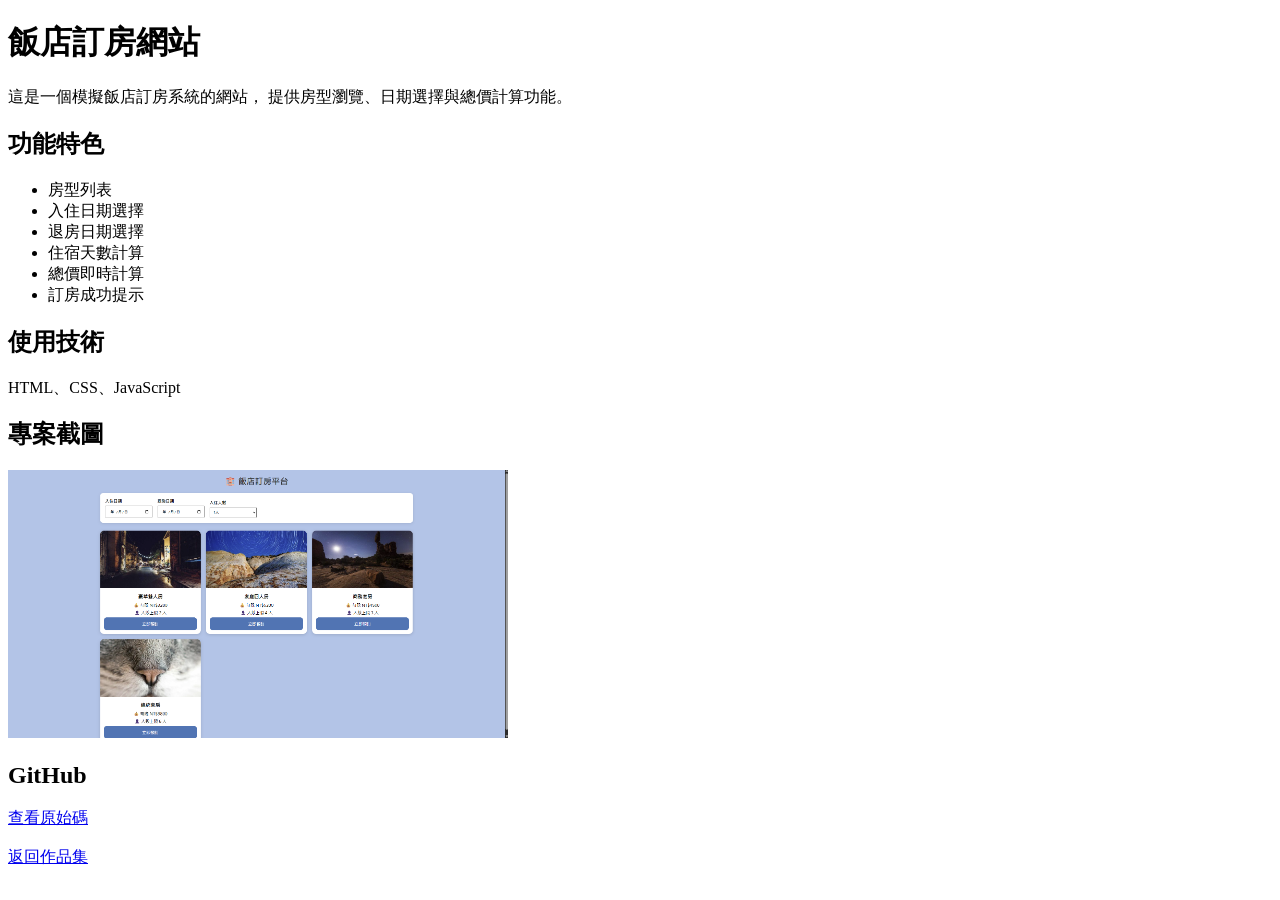
==== index.html @ c7a3de67 "更新" ====
<!DOCTYPE html>
<html lang="zh-TW">
<head>
  <meta charset="UTF-8">
  <meta name="viewport" content="width=device-width, initial-scale=1.0">
  <title>飯店訂房網站</title>
</head>
<body>

  <h1>飯店訂房網站</h1>

  <p>
    這是一個模擬飯店訂房系統的網站，
    提供房型瀏覽、日期選擇與總價計算功能。
  </p>

  <h2>功能特色</h2>
  <ul>
    <li>房型列表</li>
    <li>入住日期選擇</li>
    <li>退房日期選擇</li>
    <li>住宿天數計算</li>
    <li>總價即時計算</li>
    <li>訂房成功提示</li>
  </ul>

  <h2>使用技術</h2>
  <p>HTML、CSS、JavaScript</p>

  <h2>專案截圖</h2>

  <img
    src="image/首頁.png"
    width="500"
    alt="首頁">

  <h2>GitHub</h2>
  <a href="https://github.com/Yi-Xuan-Zhang/hotel-booking"
    target="_blank">查看原始碼</a>
  <br><br>
  <a href="https://Yi-Xuan-Zhang.github.io">返回作品集</a>

</body>
</html>
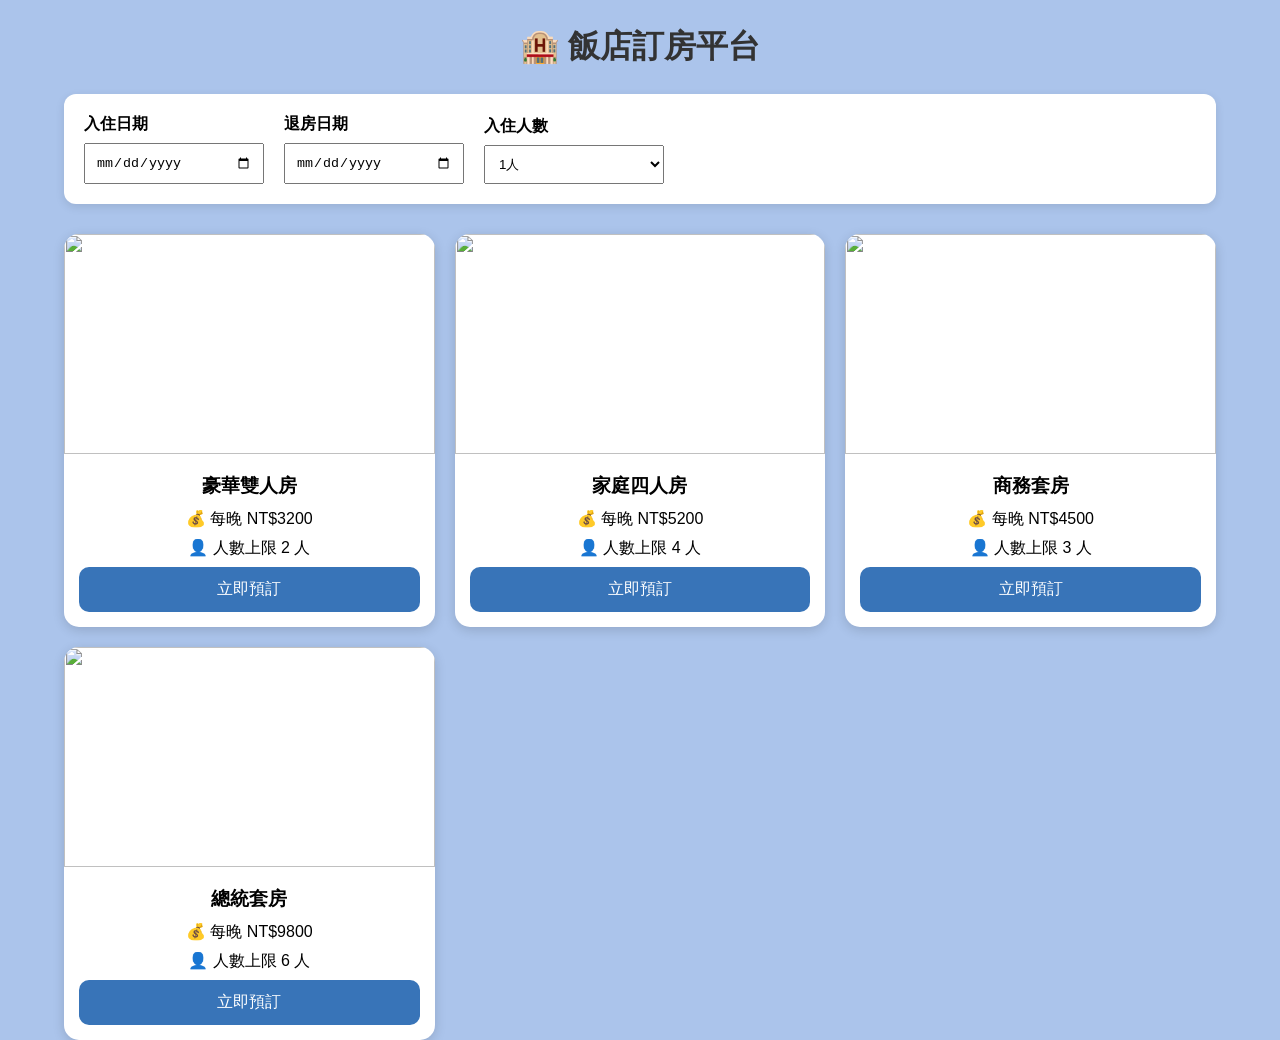
==== commit 06b9ecab: "修改檔案" ====
--- a/index.html
+++ b/index.html
@@ -1,44 +1,72 @@
 <!DOCTYPE html>
-<html lang="zh-TW">
+<html lang="zh-Hant">
+
 <head>
-  <meta charset="UTF-8">
-  <meta name="viewport" content="width=device-width, initial-scale=1.0">
-  <title>飯店訂房網站</title>
+    <meta charset="UTF-8">
+    <meta name="viewport" content="width=device-width, initial-scale=1.0">
+    <title>飯店訂房平台</title>
+    <link rel="stylesheet" href="./style.css">
+
 </head>
+
 <body>
+    <h1>🏨 飯店訂房平台</h1>
 
-  <h1>飯店訂房網站</h1>
+    <div class="container">
+        <!-- 搜尋區 -->
+        <div class="search-box">
+            <div class="form-group">
+                <label>入住日期</label>
+                <input type="date" id="checkIn">
+            </div>
+            <div class="form-group">
+                <label>退房日期</label>
+                <input type="date" id="checkOut">
+            </div>
+            <div class="form-group">
+                <label>入住人數</label>
+                <select id="guestCount">
+                    <option value="1">1人</option>
+                    <option value="2">2人</option>
+                    <option value="3">3人</option>
+                    <option value="4">4人</option>
+                    <option value="5">5人</option>
+                    <option value="6">6人</option>
+                </select>
+            </div>
 
-  <p>
-    這是一個模擬飯店訂房系統的網站，
-    提供房型瀏覽、日期選擇與總價計算功能。
-  </p>
+        </div>
 
-  <h2>功能特色</h2>
-  <ul>
-    <li>房型列表</li>
-    <li>入住日期選擇</li>
-    <li>退房日期選擇</li>
-    <li>住宿天數計算</li>
-    <li>總價即時計算</li>
-    <li>訂房成功提示</li>
-  </ul>
+        <!-- 房型列表 -->
+        <div class="room-list" id="roomList"></div>
 
-  <h2>使用技術</h2>
-  <p>HTML、CSS、JavaScript</p>
+    </div>
 
-  <h2>專案截圖</h2>
+    <!-- Modal -->
+    <div class="modal" id="modal">
+        <div class="modal-content">
+            <h2>訂房明細</h2>
+            <div class="detail" id="detailRoom"></div>
+            <div class="detail" id="detailDate"></div>
+            <div class="detail" id="detailDays"></div>
+            <div class="detail" id="detailGuest"></div>
+            <div class="detail" id="detailPrice"></div>
+            <div class="modal-buttons">
+                <button class="confirm-btn" id="confirmBtn">確認預訂</button>
+                <button class="cancel-btn" id="cancelBtn">取消</button>
+            </div>
+        </div>
+        <!-- 訂房成功 Modal -->
+        <div class="success-modal" id="successModal">
+            <div class="success-content">
+                <div class="success-icon">✅</div>
+                <h2>訂房成功</h2>
+                <p id="successText"></p>
+                <button id="finishBtn">完成</button>
+            </div>
+        </div>
+    </div>
+<script src="./script.js"></script>
+</body>
 
-  <img
-    src="image/首頁.png"
-    width="500"
-    alt="首頁">
-
-  <h2>GitHub</h2>
-  <a href="https://github.com/Yi-Xuan-Zhang/hotel-booking"
-    target="_blank">查看原始碼</a>
-  <br><br>
-  <a href="https://Yi-Xuan-Zhang.github.io">返回作品集</a>
-
-</body>
 </html>
--- a/style.css
+++ b/style.css
@@ -0,0 +1,226 @@
+* {
+    margin: 0;
+    padding: 0;
+    box-sizing: border-box;
+}
+
+body {
+    background: #abc4eb;
+    font-family: "Microsoft JhengHei", sans-serif;
+}
+
+h1 {
+    text-align: center;
+    padding: 25px;
+    color: #333;
+}
+
+.container {
+    width: 90%;
+    max-width: 1200px;
+    margin: auto;
+}
+
+/* 搜尋區 */
+.search-box {
+    background: white;
+    padding: 20px;
+    border-radius: 12px;
+    margin-bottom: 30px;
+
+    display: flex;
+    gap: 20px;
+    flex-wrap: wrap;
+    align-items: end;
+
+    box-shadow: 0 3px 10px rgba(0, 0, 0, .1);
+}
+
+.form-group {
+    display: flex;
+    flex-direction: column;
+}
+
+.form-group label {
+    margin-bottom: 8px;
+    font-weight: bold;
+}
+
+.form-group input,
+.form-group select {
+    padding: 10px;
+    width: 180px;
+}
+
+/* 房型區 */
+.room-list {
+    display: grid;
+    grid-template-columns: repeat(auto-fill, minmax(300px, 1fr));
+    gap: 20px;
+}
+
+.room-card {
+    background: white;
+    border-radius: 15px;
+    overflow: hidden;
+    box-shadow: 0 3px 12px rgba(0, 0, 0, .15);
+}
+
+.room-card img {
+    width: 100%;
+    height: 220px;
+    object-fit: cover;
+}
+
+.room-info {
+    padding: 15px;
+    text-align: center;
+}
+
+.room-info h3 {
+    margin-bottom: 10px;
+}
+
+.room-info p {
+    margin-bottom: 8px;
+}
+
+.book-btn {
+    width: 100%;
+    padding: 12px;
+    border: none;
+    background: #3874b8;
+    border-radius: 10px;
+    color: white;
+    cursor: pointer;
+    font-size: 16px;
+
+}
+
+.book-btn:hover {
+    background: #005fd1;
+}
+
+/* Modal */
+.modal {
+    position: fixed;
+    inset: 0;
+    background: rgba(0, 0, 0, .6);
+
+    display: none;
+    justify-content: center;
+    align-items: center;
+}
+
+.modal-content {
+    width: 450px;
+    background: white;
+    border-radius: 15px;
+    padding: 25px;
+}
+
+.modal-content h2 {
+    margin-bottom: 20px;
+}
+
+.detail {
+    margin-bottom: 10px;
+}
+
+.modal-buttons {
+    margin-top: 20px;
+
+    display: flex;
+    gap: 10px;
+}
+
+.confirm-btn,
+.cancel-btn {
+    flex: 1;
+    padding: 12px;
+    border: none;
+    cursor: pointer;
+    color: white;
+}
+
+.confirm-btn {
+    background: green;
+}
+
+.cancel-btn {
+    background: crimson;
+}
+
+.empty-msg {
+    text-align: center;
+    padding: 50px;
+    font-size: 20px;
+    color: gray;
+}
+
+/* =========================
+   訂房成功視窗
+========================= */
+.success-modal {
+    position: fixed;
+    inset: 0;
+    background: rgba(0, 0, 0, .6);
+
+    display: none;
+
+    justify-content: center;
+    align-items: center;
+}
+
+.success-content {
+
+    width: 420px;
+
+    background: white;
+
+    padding: 30px;
+
+    border-radius: 15px;
+
+    text-align: center;
+
+    animation: showModal .3s ease;
+}
+
+.success-icon {
+    font-size: 70px;
+    margin-bottom: 15px;
+}
+
+.success-content h2 {
+    color: green;
+    margin-bottom: 15px;
+}
+
+.success-content p {
+    margin-bottom: 20px;
+    line-height: 1.8;
+}
+
+.success-content button {
+    width: 100%;
+    padding: 12px;
+    border: none;
+    background: green;
+    color: white;
+    cursor: pointer;
+    font-size: 16px;
+    border-radius: 8px;
+}
+
+@keyframes showModal {
+    from {
+        transform: scale(.8);
+        opacity: 0;
+    }
+
+    to {
+        transform: scale(1);
+        opacity: 1;
+    }
+}
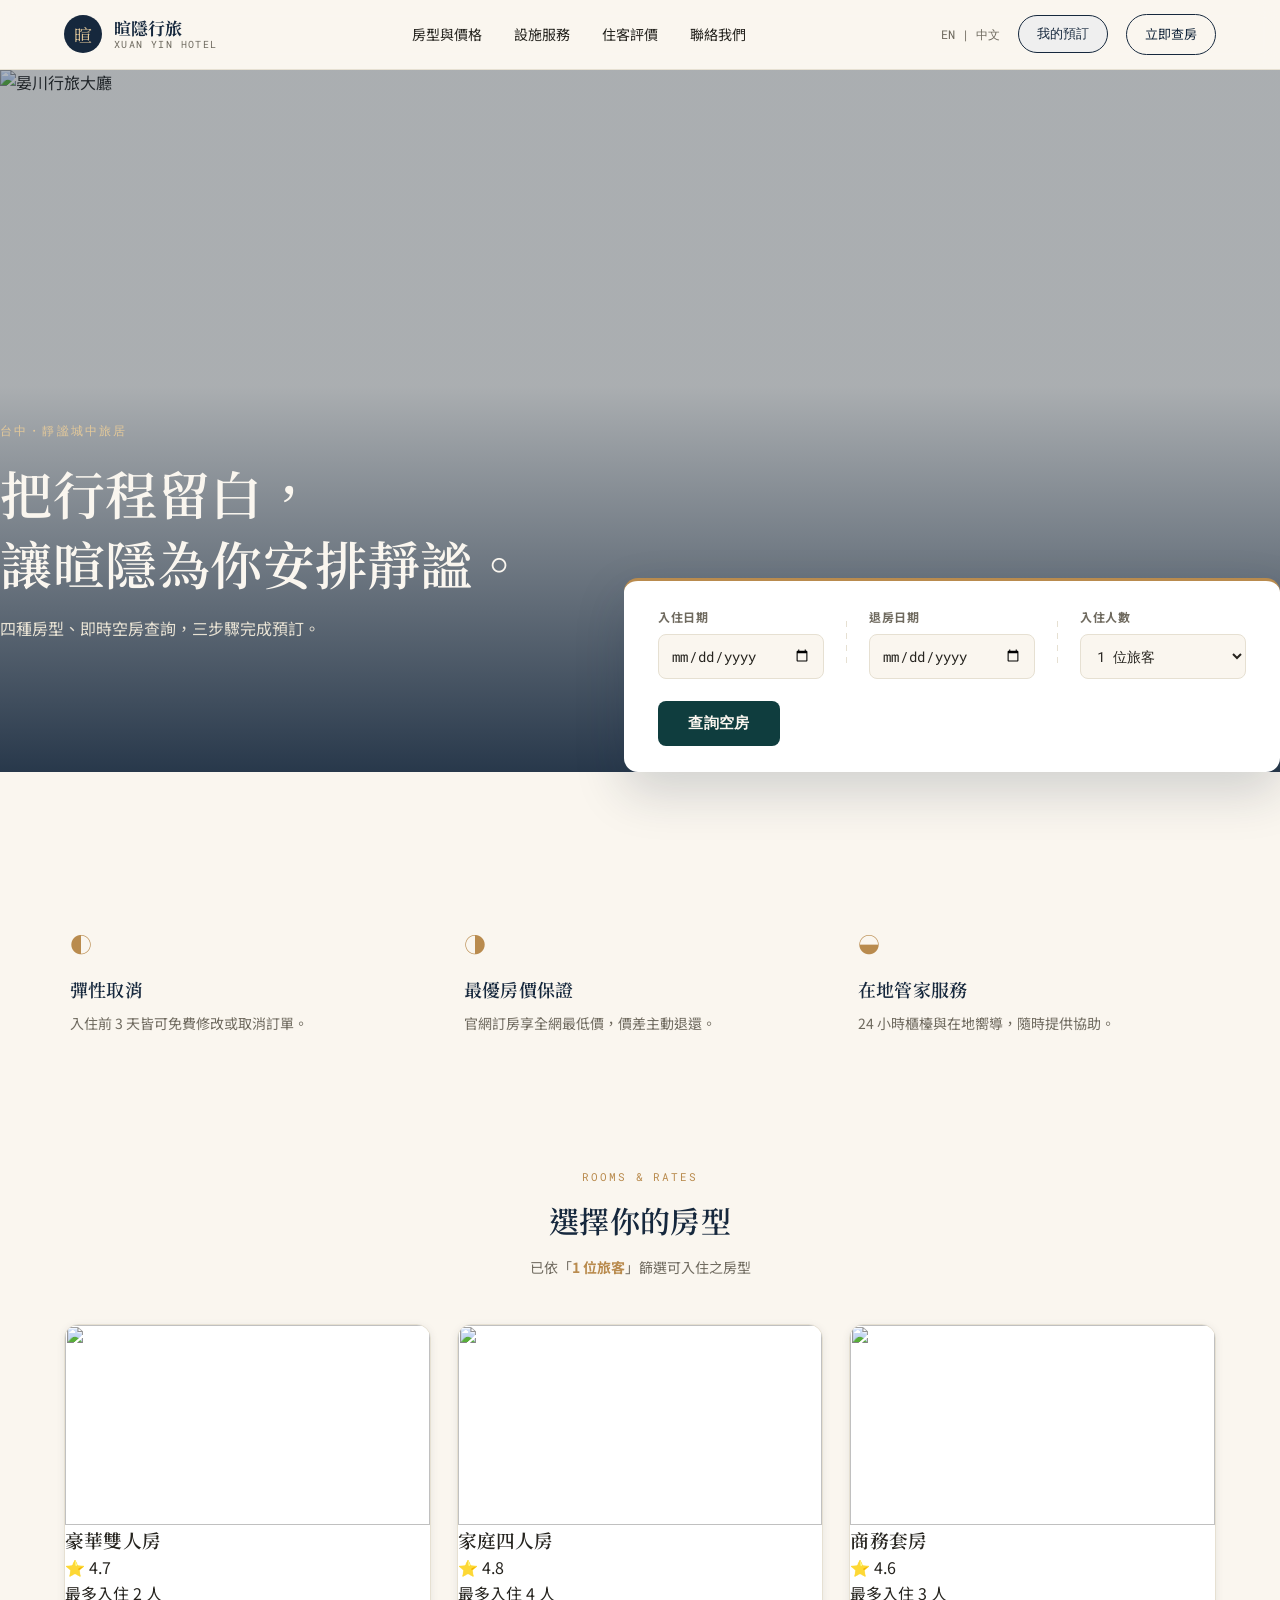
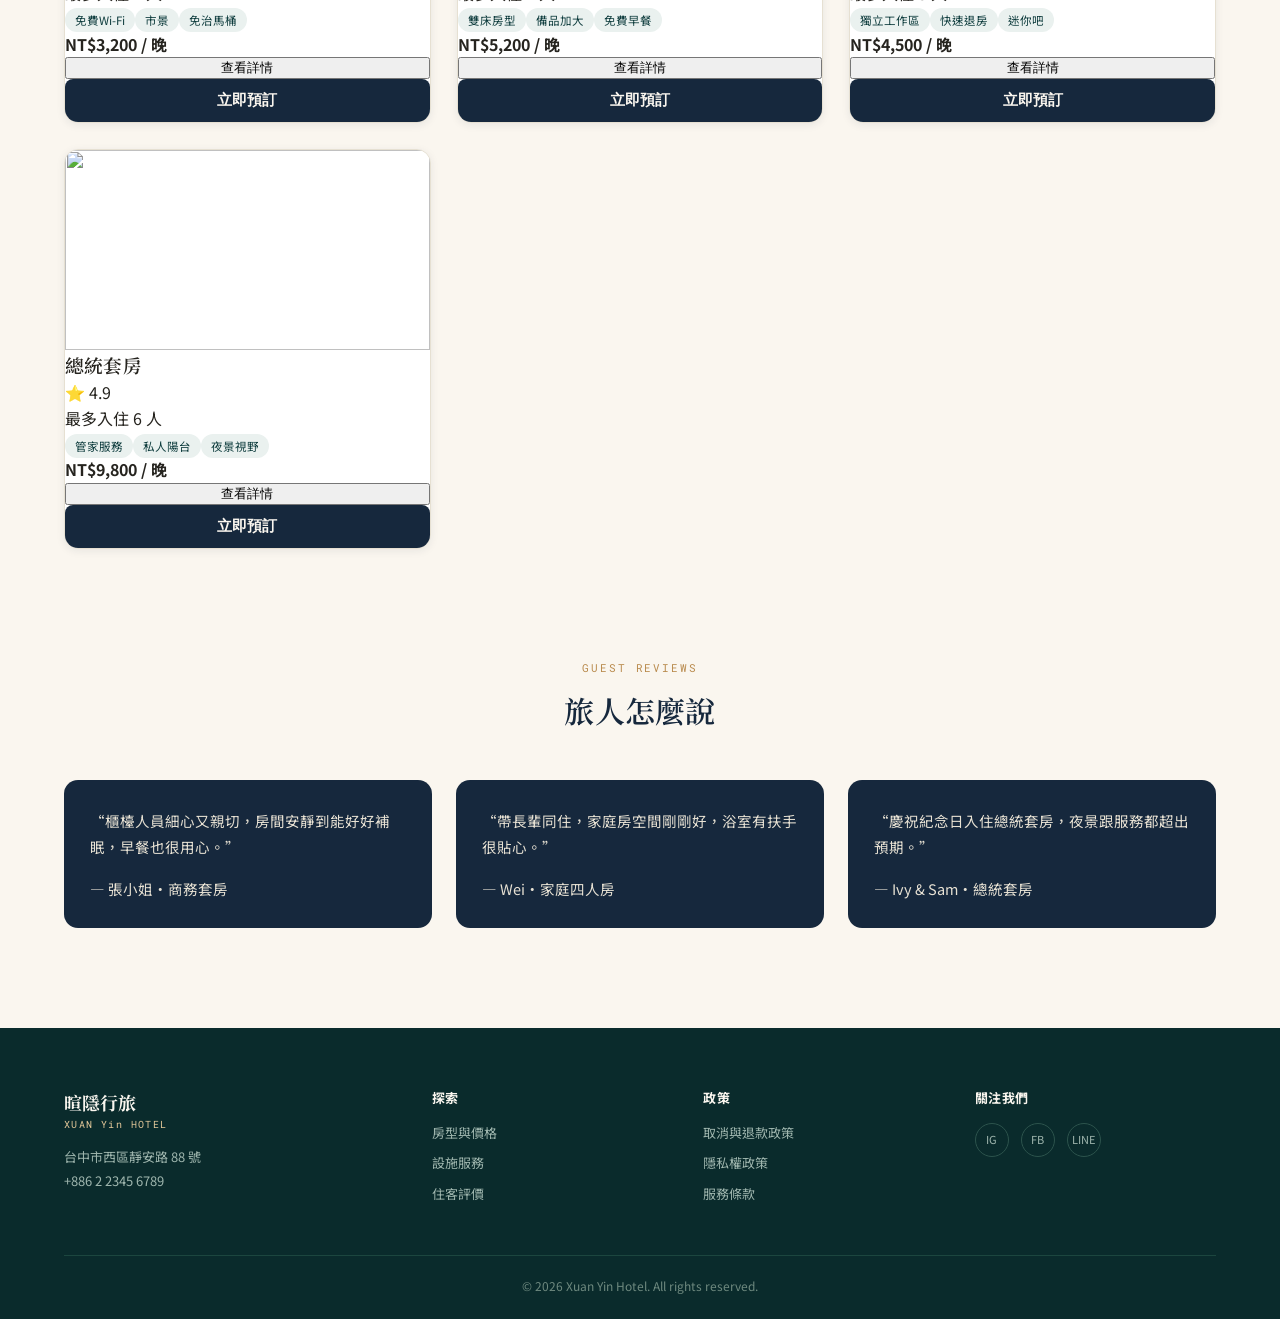
==== commit 9c5aa96f: "修改" ====
--- a/index.html
+++ b/index.html
@@ -4,43 +4,171 @@
 <head>
     <meta charset="UTF-8">
     <meta name="viewport" content="width=device-width, initial-scale=1.0">
-    <title>飯店訂房平台</title>
+    <title>晏川行旅 Yan Chuan Hotel｜城市中的靜謐居所</title>
+    <meta name="description" content="晏川行旅提供四種房型選擇，即時查詢空房、線上預訂，享受城市中的靜謐時光。">
+    <link rel="preconnect" href="https://fonts.googleapis.com">
+    <link rel="preconnect" href="https://fonts.gstatic.com" crossorigin>
+    <link
+        href="https://fonts.googleapis.com/css2?family=Noto+Serif+TC:wght@500;600;700&family=Noto+Sans+TC:wght@400;500;700&family=Roboto+Mono:wght@400;500&display=swap"
+        rel="stylesheet">
     <link rel="stylesheet" href="./style.css">
-
 </head>
 
 <body>
-    <h1>🏨 飯店訂房平台</h1>
-
-    <div class="container">
-        <!-- 搜尋區 -->
-        <div class="search-box">
-            <div class="form-group">
-                <label>入住日期</label>
-                <input type="date" id="checkIn">
-            </div>
-            <div class="form-group">
-                <label>退房日期</label>
-                <input type="date" id="checkOut">
-            </div>
-            <div class="form-group">
-                <label>入住人數</label>
-                <select id="guestCount">
-                    <option value="1">1人</option>
-                    <option value="2">2人</option>
-                    <option value="3">3人</option>
-                    <option value="4">4人</option>
-                    <option value="5">5人</option>
-                    <option value="6">6人</option>
-                </select>
-            </div>
-
-        </div>
-
-        <!-- 房型列表 -->
-        <div class="room-list" id="roomList"></div>
-
-    </div>
+    <!-- 導覽列 -->
+    <header class="site-header" id="siteHeader">
+        <div class="header-inner">
+            <a href="#" class="brand">
+                <span class="brand-mark">暄</span>
+                <span class="brand-text">
+                    <span class="brand-zh">暄隱行旅</span>
+                    <span class="brand-en">XUAN YIN HOTEL</span>
+                </span>
+            </a>
+            <nav class="main-nav">
+                <a href="#rooms">房型與價格</a>
+                <a href="#features">設施服務</a>
+                <a href="#reviews">住客評價</a>
+                <a href="#footer">聯絡我們</a>
+            </nav>
+            <div class="header-actions">
+                <span class="lang-switch">EN | 中文</span>
+                <button id="viewBookingBtn" class="btn-outline">我的預訂</button>
+                <a href="#rooms" class="btn-outline">立即查房</a>
+            </div>
+        </div>
+    </header>
+
+    <!-- Hero -->
+    <section class="hero">
+        <div class="hero-media">
+            <img src="https://picsum.photos/1600/900?hotel-lobby" alt="晏川行旅大廳">
+            <div class="hero-scrim"></div>
+        </div>
+        <div class="hero-copy">
+            <p class="hero-eyebrow">台中・靜謐城中旅居</p>
+            <h1>把行程留白，<br>讓暄隱為你安排靜謐。</h1>
+            <p class="hero-sub">四種房型、即時空房查詢，三步驟完成預訂。</p>
+        </div>
+
+        <!-- 搜尋票卡 -->
+        <div class="search-ticket" id="searchTicket">
+            <div class="ticket-row">
+                <div class="form-group">
+                    <label for="checkIn">入住日期</label>
+                    <input type="date" id="checkIn">
+                </div>
+                <div class="ticket-divider" aria-hidden="true"></div>
+                <div class="form-group">
+                    <label for="checkOut">退房日期</label>
+                    <input type="date" id="checkOut">
+                </div>
+                <div class="ticket-divider" aria-hidden="true"></div>
+                <div class="form-group">
+                    <label for="guestCount">入住人數</label>
+                    <select id="guestCount">
+                        <option value="1">1 位旅客</option>
+                        <option value="2">2 位旅客</option>
+                        <option value="3">3 位旅客</option>
+                        <option value="4">4 位旅客</option>
+                        <option value="5">5 位旅客</option>
+                        <option value="6">6 位旅客</option>
+                    </select>
+                </div>
+                <button class="btn-search" id="searchBtn">查詢空房</button>
+            </div>
+        </div>
+    </section>
+
+    <!-- 特色 -->
+    <section class="features" id="features">
+        <div class="container">
+            <div class="feature">
+                <span class="feature-icon">◐</span>
+                <h3>彈性取消</h3>
+                <p>入住前 3 天皆可免費修改或取消訂單。</p>
+            </div>
+            <div class="feature">
+                <span class="feature-icon">◑</span>
+                <h3>最優房價保證</h3>
+                <p>官網訂房享全網最低價，價差主動退還。</p>
+            </div>
+            <div class="feature">
+                <span class="feature-icon">◒</span>
+                <h3>在地管家服務</h3>
+                <p>24 小時櫃檯與在地嚮導，隨時提供協助。</p>
+            </div>
+        </div>
+    </section>
+
+    <!-- 房型列表 -->
+    <section class="room-section" id="rooms">
+        <div class="container">
+            <div class="section-head">
+                <p class="section-eyebrow">ROOMS &amp; RATES</p>
+                <h2>選擇你的房型</h2>
+                <p class="section-desc">已依「<span id="guestLabel">2 位旅客</span>」篩選可入住之房型</p>
+            </div>
+            <div class="room-list" id="roomList"></div>
+        </div>
+    </section>
+
+    <!-- 住客評價 -->
+    <section class="reviews" id="reviews">
+        <div class="container">
+            <div class="section-head">
+                <p class="section-eyebrow">GUEST REVIEWS</p>
+                <h2>旅人怎麼說</h2>
+            </div>
+            <div class="review-grid">
+                <blockquote class="review-card">
+                    <p>“櫃檯人員細心又親切，房間安靜到能好好補眠，早餐也很用心。”</p>
+                    — 張小姐・商務套房
+                </blockquote>
+                <blockquote class="review-card">
+                    <p>“帶長輩同住，家庭房空間剛剛好，浴室有扶手很貼心。”</p>
+                    — Wei・家庭四人房
+                </blockquote>
+                <blockquote class="review-card">
+                    <p>“慶祝紀念日入住總統套房，夜景跟服務都超出預期。”</p>
+                    — Ivy &amp; Sam・總統套房
+                </blockquote>
+            </div>
+        </div>
+    </section>
+
+    <!-- Footer -->
+    <footer class="site-footer" id="footer">
+        <div class="container footer-grid">
+            <div class="footer-brand">
+                <span class="brand-zh">暄隱行旅</span>
+                <span class="brand-en">XUAN Yin HOTEL</span>
+                <p>台中市西區靜安路 88 號</p>
+                <p>+886 2 2345 6789</p>
+            </div>
+            <div class="footer-col">
+                <h4>探索</h4>
+                <a href="#rooms">房型與價格</a>
+                <a href="#features">設施服務</a>
+                <a href="#reviews">住客評價</a>
+            </div>
+            <div class="footer-col">
+                <h4>政策</h4>
+                <a href="#">取消與退款政策</a>
+                <a href="#">隱私權政策</a>
+                <a href="#">服務條款</a>
+            </div>
+            <div class="footer-col">
+                <h4>關注我們</h4>
+                <div class="social-row">
+                    <a href="#" aria-label="Instagram">IG</a>
+                    <a href="#" aria-label="Facebook">FB</a>
+                    <a href="#" aria-label="Line">LINE</a>
+                </div>
+            </div>
+        </div>
+        <p class="footer-bottom">© 2026 Xuan Yin Hotel. All rights reserved.</p>
+    </footer>
 
     <!-- Modal -->
     <div class="modal" id="modal">
@@ -50,23 +178,43 @@
             <div class="detail" id="detailDate"></div>
             <div class="detail" id="detailDays"></div>
             <div class="detail" id="detailGuest"></div>
-            <div class="detail" id="detailPrice"></div>
+            <div class="detail total" id="detailPrice"></div>
             <div class="modal-buttons">
                 <button class="confirm-btn" id="confirmBtn">確認預訂</button>
                 <button class="cancel-btn" id="cancelBtn">取消</button>
             </div>
         </div>
-        <!-- 訂房成功 Modal -->
-        <div class="success-modal" id="successModal">
-            <div class="success-content">
-                <div class="success-icon">✅</div>
-                <h2>訂房成功</h2>
-                <p id="successText"></p>
-                <button id="finishBtn">完成</button>
-            </div>
-        </div>
     </div>
-<script src="./script.js"></script>
+
+    <!-- 訂房成功 Modal -->
+    <div class="success-modal" id="successModal">
+        <div class="modal" id="roomDetailModal">
+            <div class="modal-content room-detail-content">
+                <img id="roomDetailImage" class="room-detail-image">
+                <h2 id="roomDetailName"></h2>
+                <p id="roomDetailDescription"></p>
+                <div id="roomDetailAmenities"></div>
+                <h3 id="roomDetailPrice"></h3>
+                <button id="closeRoomDetail">關閉</button>
+            </div>
+        </div>
+        <div class="success-content">
+            <div class="success-icon">✓</div>
+            <h2>訂房成功</h2>
+            <p id="successText"></p>
+            <button id="finishBtn">完成</button>
+        </div>
+    </div>
+    <!-- 我的預訂Modal-->
+    <div class="modal" id="bookingModal">
+        <div class="modal-content booking-content">
+            <h2>我的預訂</h2>
+            <div id="bookingList"></div>
+            <button id="closeBookingModal">關閉</button>
+        </div>
+    </div>
+
+    <script src="./script.js"></script>
 </body>
 
 </html>
--- a/style.css
+++ b/style.css
@@ -1,18 +1,45 @@
+/* =========================
+   Design tokens
+========================= */
+:root {
+    --navy: #16283D;
+    --navy-light: #22405C;
+    --ivory: #FAF6EF;
+    --card: #FFFFFF;
+    --gold: #B98B4E;
+    --gold-light: #E4C99A;
+    --teal: #0F3D3E;
+    --teal-dark: #0A2B2C;
+    --text: #26241F;
+    --text-muted: #6F6A5F;
+    --border: #E6E0D2;
+
+    --font-display: "Noto Serif TC", serif;
+    --font-body: "Noto Sans TC", sans-serif;
+    --font-mono: "Roboto Mono", monospace;
+
+    --shadow-sm: 0 2px 8px rgba(22, 40, 61, .08);
+    --shadow-md: 0 10px 30px rgba(22, 40, 61, .12);
+    --shadow-lg: 0 20px 50px rgba(22, 40, 61, .18);
+
+    --radius: 14px;
+}
+
 * {
     margin: 0;
     padding: 0;
     box-sizing: border-box;
 }
 
+html {
+    scroll-behavior: smooth;
+}
+
 body {
-    background: #abc4eb;
-    font-family: "Microsoft JhengHei", sans-serif;
-}
-
-h1 {
-    text-align: center;
-    padding: 25px;
-    color: #333;
+    background: var(--ivory);
+    font-family: var(--font-body);
+    color: var(--text);
+    line-height: 1.6;
 }
 
 .container {
@@ -21,115 +48,664 @@
     margin: auto;
 }
 
-/* 搜尋區 */
-.search-box {
-    background: white;
-    padding: 20px;
-    border-radius: 12px;
-    margin-bottom: 30px;
-
-    display: flex;
-    gap: 20px;
+a {
+    text-decoration: none;
+    color: inherit;
+}
+
+h1,
+h2,
+h3 {
+    font-family: var(--font-display);
+    font-weight: 600;
+    letter-spacing: .01em;
+}
+
+/* =========================
+   Header
+========================= */
+.site-header {
+    position: sticky;
+    top: 0;
+    z-index: 50;
+    background: rgba(250, 246, 239, .88);
+    backdrop-filter: blur(10px);
+    border-bottom: 1px solid var(--border);
+}
+
+.header-inner {
+    width: 90%;
+    max-width: 1200px;
+    margin: auto;
+    display: flex;
+    align-items: center;
+    justify-content: space-between;
+    padding: 14px 0;
+}
+
+.brand {
+    display: flex;
+    align-items: center;
+    gap: 12px;
+}
+
+.brand-mark {
+    width: 38px;
+    height: 38px;
+    border-radius: 50%;
+    background: var(--navy);
+    color: var(--gold-light);
+    font-family: var(--font-display);
+    display: flex;
+    align-items: center;
+    justify-content: center;
+    font-size: 18px;
+    flex-shrink: 0;
+}
+
+.brand-text {
+    display: flex;
+    flex-direction: column;
+    line-height: 1.2;
+}
+
+.brand-zh {
+    font-family: var(--font-display);
+    font-weight: 700;
+    font-size: 17px;
+    color: var(--navy);
+}
+
+.brand-en {
+    font-family: var(--font-mono);
+    font-size: 10px;
+    letter-spacing: .14em;
+    color: var(--text-muted);
+}
+
+.main-nav {
+    display: flex;
+    gap: 32px;
+}
+
+.main-nav a {
+    font-size: 14px;
+    color: var(--text);
+    position: relative;
+    padding: 4px 0;
+    transition: color .2s ease;
+}
+
+.main-nav a:hover {
+    color: var(--gold);
+}
+
+.header-actions {
+    display: flex;
+    align-items: center;
+    gap: 18px;
+}
+
+.lang-switch {
+    font-size: 12px;
+    color: var(--text-muted);
+    font-family: var(--font-mono);
+}
+
+.btn-outline {
+    border: 1px solid var(--navy);
+    padding: 9px 18px;
+    border-radius: 999px;
+    font-size: 13px;
+    color: var(--navy);
+    transition: all .2s ease;
+}
+
+.btn-outline:hover {
+    background: var(--navy);
+    color: var(--ivory);
+}
+
+/* =========================
+   Hero
+========================= */
+.hero {
+    position: relative;
+    height: 78vh;
+    min-height: 560px;
+    display: flex;
+    align-items: flex-end;
+}
+
+.hero-media {
+    position: absolute;
+    inset: 0;
+    z-index: -1;
+}
+
+.hero-media img {
+    width: 100%;
+    height: 100%;
+    object-fit: cover;
+}
+
+.hero-scrim {
+    position: absolute;
+    inset: 0;
+    background: linear-gradient(180deg, rgba(22, 40, 61, .35) 0%, rgba(22, 40, 61, .35) 45%, rgba(22, 40, 61, .92) 100%);
+}
+
+.hero-copy {
+    width: 90%;
+    max-width: 1200px;
+    margin: 0 auto;
+    color: var(--ivory);
+    padding-bottom: 130px;
+}
+
+.hero-eyebrow {
+    font-family: var(--font-mono);
+    letter-spacing: .18em;
+    font-size: 12px;
+    color: var(--gold-light);
+    margin-bottom: 18px;
+    text-transform: uppercase;
+}
+
+.hero-copy h1 {
+    font-size: clamp(32px, 4.4vw, 52px);
+    line-height: 1.35;
+    max-width: 720px;
+    margin-bottom: 18px;
+}
+
+.hero-sub {
+    font-size: 16px;
+    color: #E8E2D4;
+    max-width: 480px;
+}
+
+/* 搜尋票卡（signature element） */
+.search-ticket {
+    width: 90%;
+    max-width: 1100px;
+    margin: -64px auto 0;
+    position: relative;
+    z-index: 5;
+    background: var(--card);
+    border-radius: var(--radius);
+    box-shadow: var(--shadow-lg);
+    border-top: 3px solid var(--gold);
+    padding: 26px 34px;
+}
+
+.ticket-row {
+    display: flex;
+    align-items: end;
+    gap: 22px;
     flex-wrap: wrap;
-    align-items: end;
-
-    box-shadow: 0 3px 10px rgba(0, 0, 0, .1);
 }
 
 .form-group {
     display: flex;
     flex-direction: column;
+    flex: 1;
+    min-width: 140px;
 }
 
 .form-group label {
     margin-bottom: 8px;
-    font-weight: bold;
+    font-size: 12px;
+    font-weight: 700;
+    color: var(--text-muted);
+    letter-spacing: .04em;
 }
 
 .form-group input,
 .form-group select {
-    padding: 10px;
-    width: 180px;
-}
-
-/* 房型區 */
+    padding: 11px 12px;
+    border: 1px solid var(--border);
+    border-radius: 8px;
+    font-family: var(--font-mono);
+    font-size: 14px;
+    color: var(--text);
+    background: var(--ivory);
+    transition: border-color .2s ease, box-shadow .2s ease;
+}
+
+.form-group input:focus,
+.form-group select:focus {
+    outline: none;
+    border-color: var(--gold);
+    box-shadow: 0 0 0 3px rgba(185, 139, 78, .18);
+}
+
+.ticket-divider {
+    width: 1px;
+    height: 44px;
+    background: repeating-linear-gradient(180deg, var(--border) 0 6px, transparent 6px 12px);
+    align-self: center;
+}
+
+.btn-search {
+    border: none;
+    background: var(--teal);
+    color: var(--ivory);
+    padding: 13px 30px;
+    border-radius: 8px;
+    font-size: 15px;
+    font-weight: 700;
+    cursor: pointer;
+    letter-spacing: .02em;
+    transition: background .2s ease, transform .15s ease;
+    white-space: nowrap;
+}
+
+.btn-search:hover {
+    background: var(--teal-dark);
+    transform: translateY(-1px);
+}
+
+/* =========================
+   Features
+========================= */
+.features {
+    padding: 130px 0 70px;
+    display: flex;
+}
+
+.features .container {
+    display: grid;
+    grid-template-columns: repeat(3, 1fr);
+    gap: 30px;
+}
+
+.feature {
+    padding: 24px 6px;
+}
+
+.feature-icon {
+    display: inline-block;
+    font-size: 22px;
+    color: var(--gold);
+    margin-bottom: 14px;
+}
+
+.feature h3 {
+    font-size: 18px;
+    margin-bottom: 8px;
+    color: var(--navy);
+}
+
+.feature p {
+    font-size: 14px;
+    color: var(--text-muted);
+}
+
+/* =========================
+   Section heads
+========================= */
+.section-head {
+    text-align: center;
+    max-width: 560px;
+    margin: 0 auto 46px;
+}
+
+.section-eyebrow {
+    font-family: var(--font-mono);
+    font-size: 11px;
+    letter-spacing: .18em;
+    color: var(--gold);
+    margin-bottom: 10px;
+}
+
+.section-head h2 {
+    font-size: 30px;
+    color: var(--navy);
+    margin-bottom: 12px;
+}
+
+.section-desc {
+    font-size: 14px;
+    color: var(--text-muted);
+}
+
+.section-desc span {
+    color: var(--gold);
+    font-weight: 700;
+}
+
+/* =========================
+   房型區
+========================= */
+.room-section {
+    padding: 40px 0 90px;
+}
+
 .room-list {
     display: grid;
-    grid-template-columns: repeat(auto-fill, minmax(300px, 1fr));
-    gap: 20px;
+    grid-template-columns: repeat(auto-fill, minmax(280px, 1fr));
+    gap: 26px;
 }
 
 .room-card {
-    background: white;
-    border-radius: 15px;
+    background: var(--card);
+    border-radius: var(--radius);
     overflow: hidden;
-    box-shadow: 0 3px 12px rgba(0, 0, 0, .15);
+    box-shadow: var(--shadow-sm);
+    border: 1px solid var(--border);
+    transition: transform .25s ease, box-shadow .25s ease;
+    display: flex;
+    flex-direction: column;
+    animation: cardIn .5s ease both;
+}
+
+.room-card:hover {
+    transform: translateY(-6px);
+    box-shadow: var(--shadow-md);
+}
+
+.room-media {
+    position: relative;
 }
 
 .room-card img {
     width: 100%;
-    height: 220px;
+    height: 200px;
     object-fit: cover;
+    display: block;
+}
+
+.room-badge {
+    position: absolute;
+    top: 14px;
+    left: 14px;
+    background: var(--gold);
+    color: var(--navy);
+    font-size: 11px;
+    font-weight: 700;
+    padding: 5px 12px;
+    border-radius: 999px;
+    letter-spacing: .03em;
 }
 
 .room-info {
-    padding: 15px;
-    text-align: center;
+    padding: 20px;
+    display: flex;
+    flex-direction: column;
+    flex: 1;
+}
+
+.room-top {
+    display: flex;
+    justify-content: space-between;
+    align-items: baseline;
+    margin-bottom: 6px;
 }
 
 .room-info h3 {
-    margin-bottom: 10px;
-}
-
-.room-info p {
-    margin-bottom: 8px;
+    font-size: 18px;
+    color: var(--navy);
+}
+
+.room-rating {
+    font-family: var(--font-mono);
+    font-size: 12px;
+    color: var(--gold);
+    white-space: nowrap;
+}
+
+.room-meta {
+    font-size: 13px;
+    color: var(--text-muted);
+    margin-bottom: 14px;
+}
+
+.amenity-list {
+    display: flex;
+    flex-wrap: wrap;
+    gap: 8px;
+    margin-bottom: 18px;
+}
+
+.amenity-tag {
+    font-size: 11.5px;
+    color: var(--teal);
+    background: #EAF1EF;
+    padding: 4px 10px;
+    border-radius: 999px;
+}
+
+.room-price-row {
+    margin-top: auto;
+    display: flex;
+    align-items: baseline;
+    justify-content: space-between;
+    padding-top: 14px;
+    border-top: 1px dashed var(--border);
+    margin-bottom: 16px;
+}
+
+.room-price {
+    font-family: var(--font-mono);
+    font-size: 20px;
+    font-weight: 700;
+    color: var(--navy);
+}
+
+.room-price small {
+    font-family: var(--font-body);
+    font-size: 12px;
+    font-weight: 400;
+    color: var(--text-muted);
 }
 
 .book-btn {
     width: 100%;
     padding: 12px;
     border: none;
-    background: #3874b8;
-    border-radius: 10px;
-    color: white;
+    background: var(--navy);
+    border-radius: 8px;
+    color: var(--ivory);
     cursor: pointer;
+    font-size: 15px;
+    font-weight: 700;
+    transition: background .2s ease;
+}
+
+.book-btn:hover {
+    background: var(--teal-dark);
+}
+
+.empty-msg {
+    text-align: center;
+    padding: 70px 20px;
     font-size: 16px;
-
-}
-
-.book-btn:hover {
-    background: #005fd1;
-}
-
-/* Modal */
+    color: var(--text-muted);
+    grid-column: 1 / -1;
+}
+
+@keyframes cardIn {
+    from {
+        opacity: 0;
+        transform: translateY(14px);
+    }
+
+    to {
+        opacity: 1;
+        transform: translateY(0);
+    }
+}
+
+@media (prefers-reduced-motion: reduce) {
+    .room-card {
+        animation: none;
+    }
+}
+
+/* =========================
+   Reviews
+========================= */
+.reviews {
+    padding: 20px 0 100px;
+}
+
+.review-grid {
+    display: grid;
+    grid-template-columns: repeat(3, 1fr);
+    gap: 24px;
+}
+
+.review-card {
+    background: var(--navy);
+    color: #E8E2D4;
+    padding: 28px 26px;
+    border-radius: var(--radius);
+    font-size: 14.5px;
+    position: relative;
+}
+
+.review-card p {
+    margin-bottom: 16px;
+    line-height: 1.8;
+}
+
+.review-card cite {
+    font-style: normal;
+    font-family: var(--font-mono);
+    font-size: 12px;
+    color: var(--gold-light);
+}
+
+/* =========================
+   Footer
+========================= */
+.site-footer {
+    background: var(--teal-dark);
+    color: #CFE0DA;
+    padding: 60px 0 24px;
+}
+
+.footer-grid {
+    display: grid;
+    grid-template-columns: 1.4fr 1fr 1fr 1fr;
+    gap: 30px;
+    margin-bottom: 40px;
+}
+
+.footer-brand .brand-zh {
+    display: block;
+    color: var(--ivory);
+    font-size: 18px;
+}
+
+.footer-brand .brand-en {
+    display: block;
+    color: var(--gold-light);
+    margin-bottom: 14px;
+}
+
+.footer-brand p {
+    font-size: 13px;
+    color: #9FB6AE;
+    margin-bottom: 4px;
+}
+
+.footer-col h4 {
+    font-size: 13px;
+    color: var(--ivory);
+    margin-bottom: 14px;
+    letter-spacing: .04em;
+}
+
+.footer-col a {
+    display: block;
+    font-size: 13px;
+    color: #9FB6AE;
+    margin-bottom: 10px;
+    transition: color .2s ease;
+}
+
+.footer-col a:hover {
+    color: var(--gold-light);
+}
+
+.social-row {
+    display: flex;
+    gap: 12px;
+}
+
+.social-row a {
+    width: 34px;
+    height: 34px;
+    border: 1px solid #2C534C;
+    border-radius: 50%;
+    display: flex;
+    align-items: center;
+    justify-content: center;
+    font-size: 11px;
+    margin-bottom: 0;
+}
+
+.footer-bottom {
+    text-align: center;
+    font-size: 12px;
+    color: #6E897F;
+    border-top: 1px solid #1C463F;
+    padding-top: 20px;
+    width: 90%;
+    max-width: 1200px;
+    margin: auto;
+}
+
+/* =========================
+   Modal
+========================= */
 .modal {
     position: fixed;
     inset: 0;
-    background: rgba(0, 0, 0, .6);
-
+    background: rgba(22, 40, 61, .55);
+    backdrop-filter: blur(2px);
     display: none;
     justify-content: center;
     align-items: center;
+    z-index: 100;
 }
 
 .modal-content {
-    width: 450px;
-    background: white;
-    border-radius: 15px;
-    padding: 25px;
+    width: 440px;
+    max-width: 90vw;
+    background: var(--card);
+    border-radius: var(--radius);
+    padding: 30px;
+    box-shadow: var(--shadow-lg);
+    animation: showModal .25s ease;
 }
 
 .modal-content h2 {
     margin-bottom: 20px;
+    color: var(--navy);
+    font-size: 20px;
 }
 
 .detail {
-    margin-bottom: 10px;
+    margin-bottom: 12px;
+    font-size: 14.5px;
+    color: var(--text);
+    padding-bottom: 12px;
+    border-bottom: 1px dashed var(--border);
+}
+
+.detail.total {
+    font-family: var(--font-mono);
+    font-weight: 700;
+    font-size: 18px;
+    color: var(--navy);
+    border-bottom: none;
 }
 
 .modal-buttons {
-    margin-top: 20px;
-
+    margin-top: 10px;
     display: flex;
     gap: 10px;
 }
@@ -137,25 +713,32 @@
 .confirm-btn,
 .cancel-btn {
     flex: 1;
-    padding: 12px;
+    padding: 13px;
     border: none;
+    border-radius: 8px;
     cursor: pointer;
     color: white;
+    font-size: 14.5px;
+    font-weight: 700;
+    transition: filter .2s ease;
 }
 
 .confirm-btn {
-    background: green;
+    background: var(--teal);
 }
 
 .cancel-btn {
-    background: crimson;
-}
-
-.empty-msg {
-    text-align: center;
-    padding: 50px;
-    font-size: 20px;
-    color: gray;
+    background: transparent;
+    color: var(--text-muted);
+    border: 1px solid var(--border);
+}
+
+.confirm-btn:hover {
+    filter: brightness(1.1);
+}
+
+.cancel-btn:hover {
+    background: var(--ivory);
 }
 
 /* =========================
@@ -164,58 +747,71 @@
 .success-modal {
     position: fixed;
     inset: 0;
-    background: rgba(0, 0, 0, .6);
-
+    background: rgba(22, 40, 61, .55);
+    backdrop-filter: blur(2px);
     display: none;
-
     justify-content: center;
     align-items: center;
+    z-index: 110;
 }
 
 .success-content {
-
     width: 420px;
-
-    background: white;
-
-    padding: 30px;
-
-    border-radius: 15px;
-
+    max-width: 90vw;
+    background: var(--card);
+    padding: 36px 30px;
+    border-radius: var(--radius);
     text-align: center;
-
     animation: showModal .3s ease;
+    box-shadow: var(--shadow-lg);
 }
 
 .success-icon {
-    font-size: 70px;
+    width: 56px;
+    height: 56px;
+    border-radius: 50%;
+    background: var(--teal);
+    color: var(--ivory);
+    font-size: 26px;
+    display: flex;
+    align-items: center;
+    justify-content: center;
+    margin: 0 auto 18px;
+}
+
+.success-content h2 {
+    color: var(--navy);
     margin-bottom: 15px;
-}
-
-.success-content h2 {
-    color: green;
-    margin-bottom: 15px;
+    font-size: 20px;
 }
 
 .success-content p {
-    margin-bottom: 20px;
-    line-height: 1.8;
+    margin-bottom: 24px;
+    line-height: 1.9;
+    font-size: 14.5px;
+    color: var(--text);
 }
 
 .success-content button {
     width: 100%;
-    padding: 12px;
+    padding: 13px;
     border: none;
-    background: green;
-    color: white;
+    background: var(--navy);
+    color: var(--ivory);
     cursor: pointer;
-    font-size: 16px;
+    font-size: 15px;
+    font-weight: 700;
     border-radius: 8px;
+    transition: background .2s ease;
+}
+
+.success-content button:hover {
+    background: var(--teal-dark);
 }
 
 @keyframes showModal {
     from {
-        transform: scale(.8);
+        transform: scale(.92);
         opacity: 0;
     }
 
@@ -223,4 +819,55 @@
         transform: scale(1);
         opacity: 1;
     }
+}
+
+/* =========================
+   Responsive
+========================= */
+@media (max-width: 900px) {
+    .main-nav {
+        display: none;
+    }
+
+    .review-grid {
+        grid-template-columns: 1fr;
+    }
+
+    .features .container {
+        grid-template-columns: 1fr;
+        gap: 10px;
+    }
+
+    .footer-grid {
+        grid-template-columns: 1fr 1fr;
+    }
+
+    .hero {
+        height: auto;
+        padding-top: 60px;
+    }
+
+    .search-ticket {
+        margin-top: -40px;
+        padding: 20px;
+    }
+
+    .ticket-row {
+        flex-direction: column;
+        align-items: stretch;
+    }
+
+    .ticket-divider {
+        display: none;
+    }
+}
+
+@media (max-width: 560px) {
+    .footer-grid {
+        grid-template-columns: 1fr;
+    }
+
+    .header-actions .lang-switch {
+        display: none;
+    }
 }
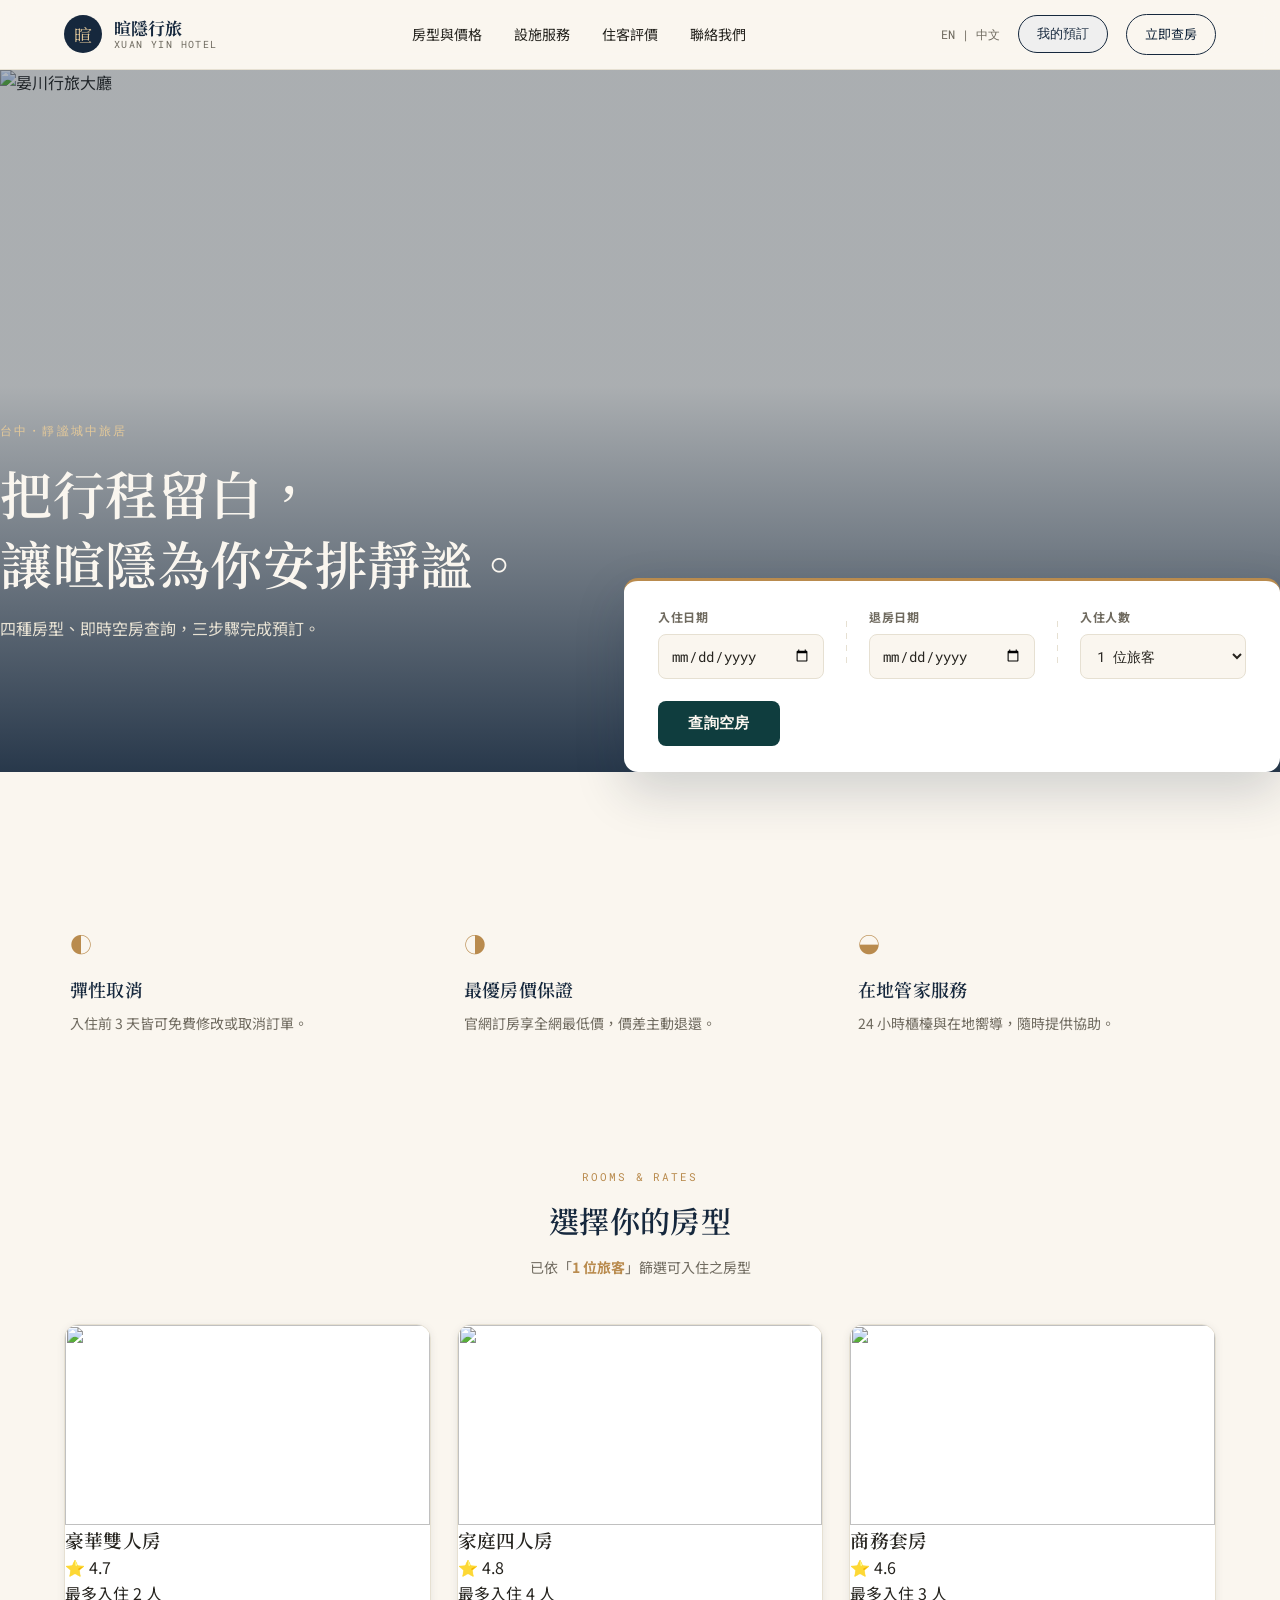
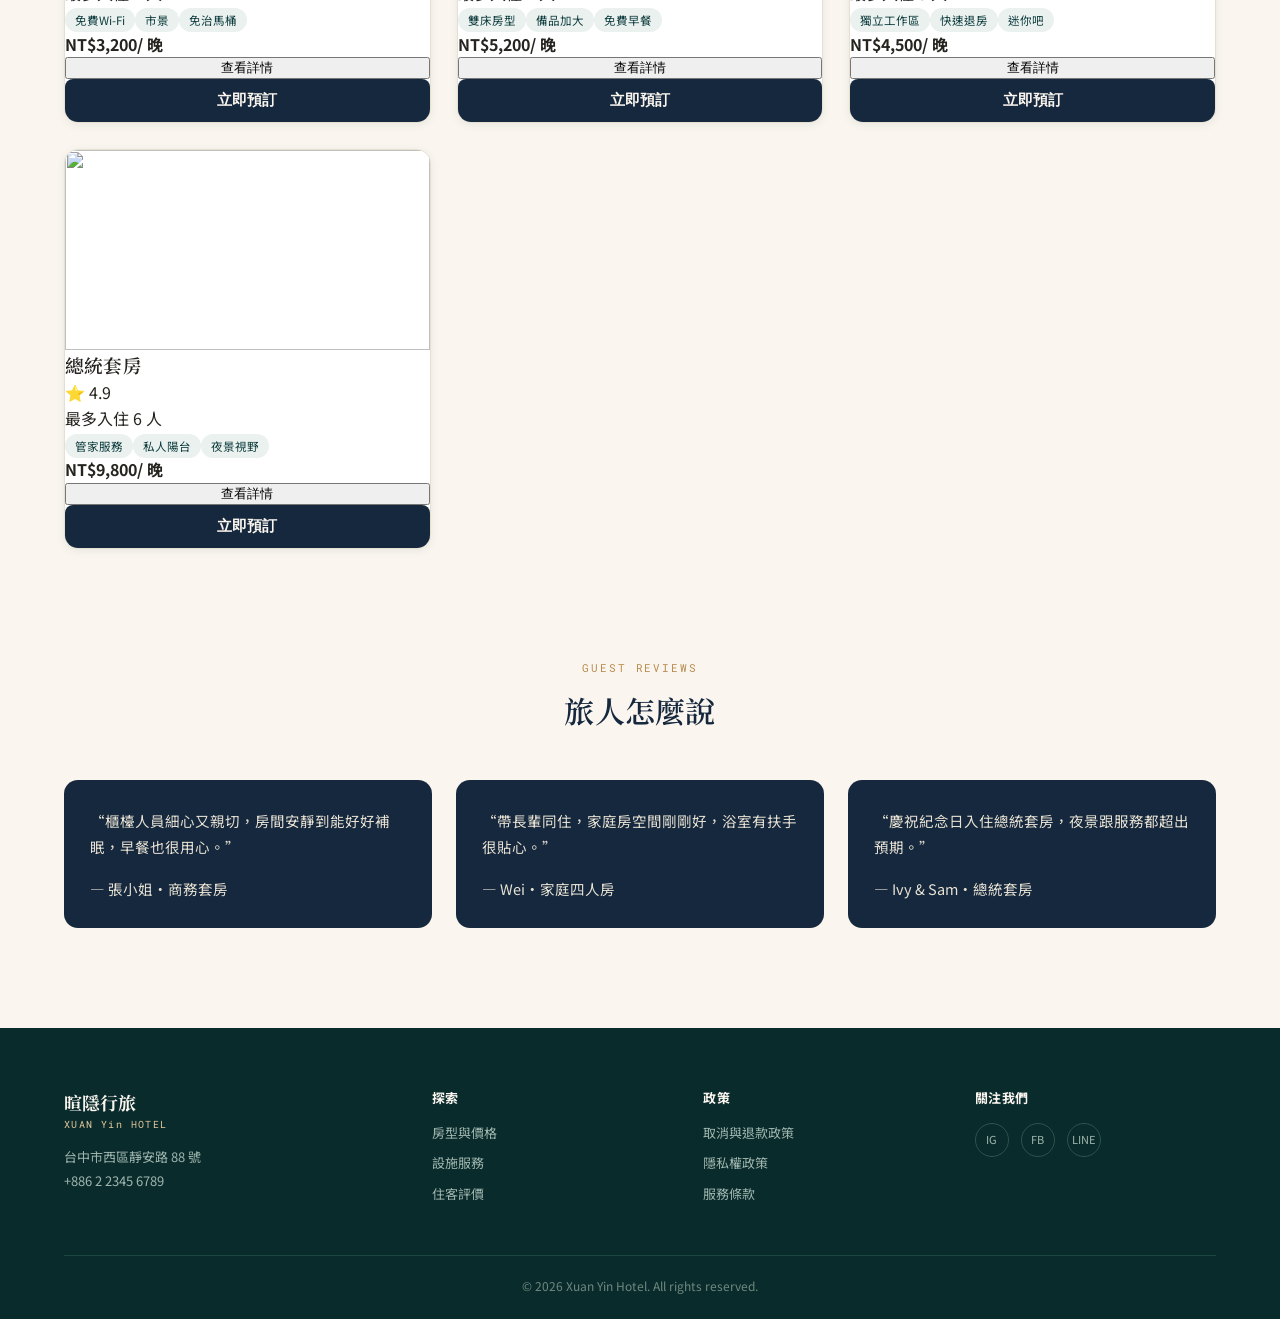
==== commit ba7ada4d: "修改" ====
--- a/index.html
+++ b/index.html
@@ -4,7 +4,7 @@
 <head>
     <meta charset="UTF-8">
     <meta name="viewport" content="width=device-width, initial-scale=1.0">
-    <title>晏川行旅 Yan Chuan Hotel｜城市中的靜謐居所</title>
+    <title>暄隱行旅 Xuan Yin Hotel｜城市中的靜謐居所</title>
     <meta name="description" content="晏川行旅提供四種房型選擇，即時查詢空房、線上預訂，享受城市中的靜謐時光。">
     <link rel="preconnect" href="https://fonts.googleapis.com">
     <link rel="preconnect" href="https://fonts.gstatic.com" crossorigin>
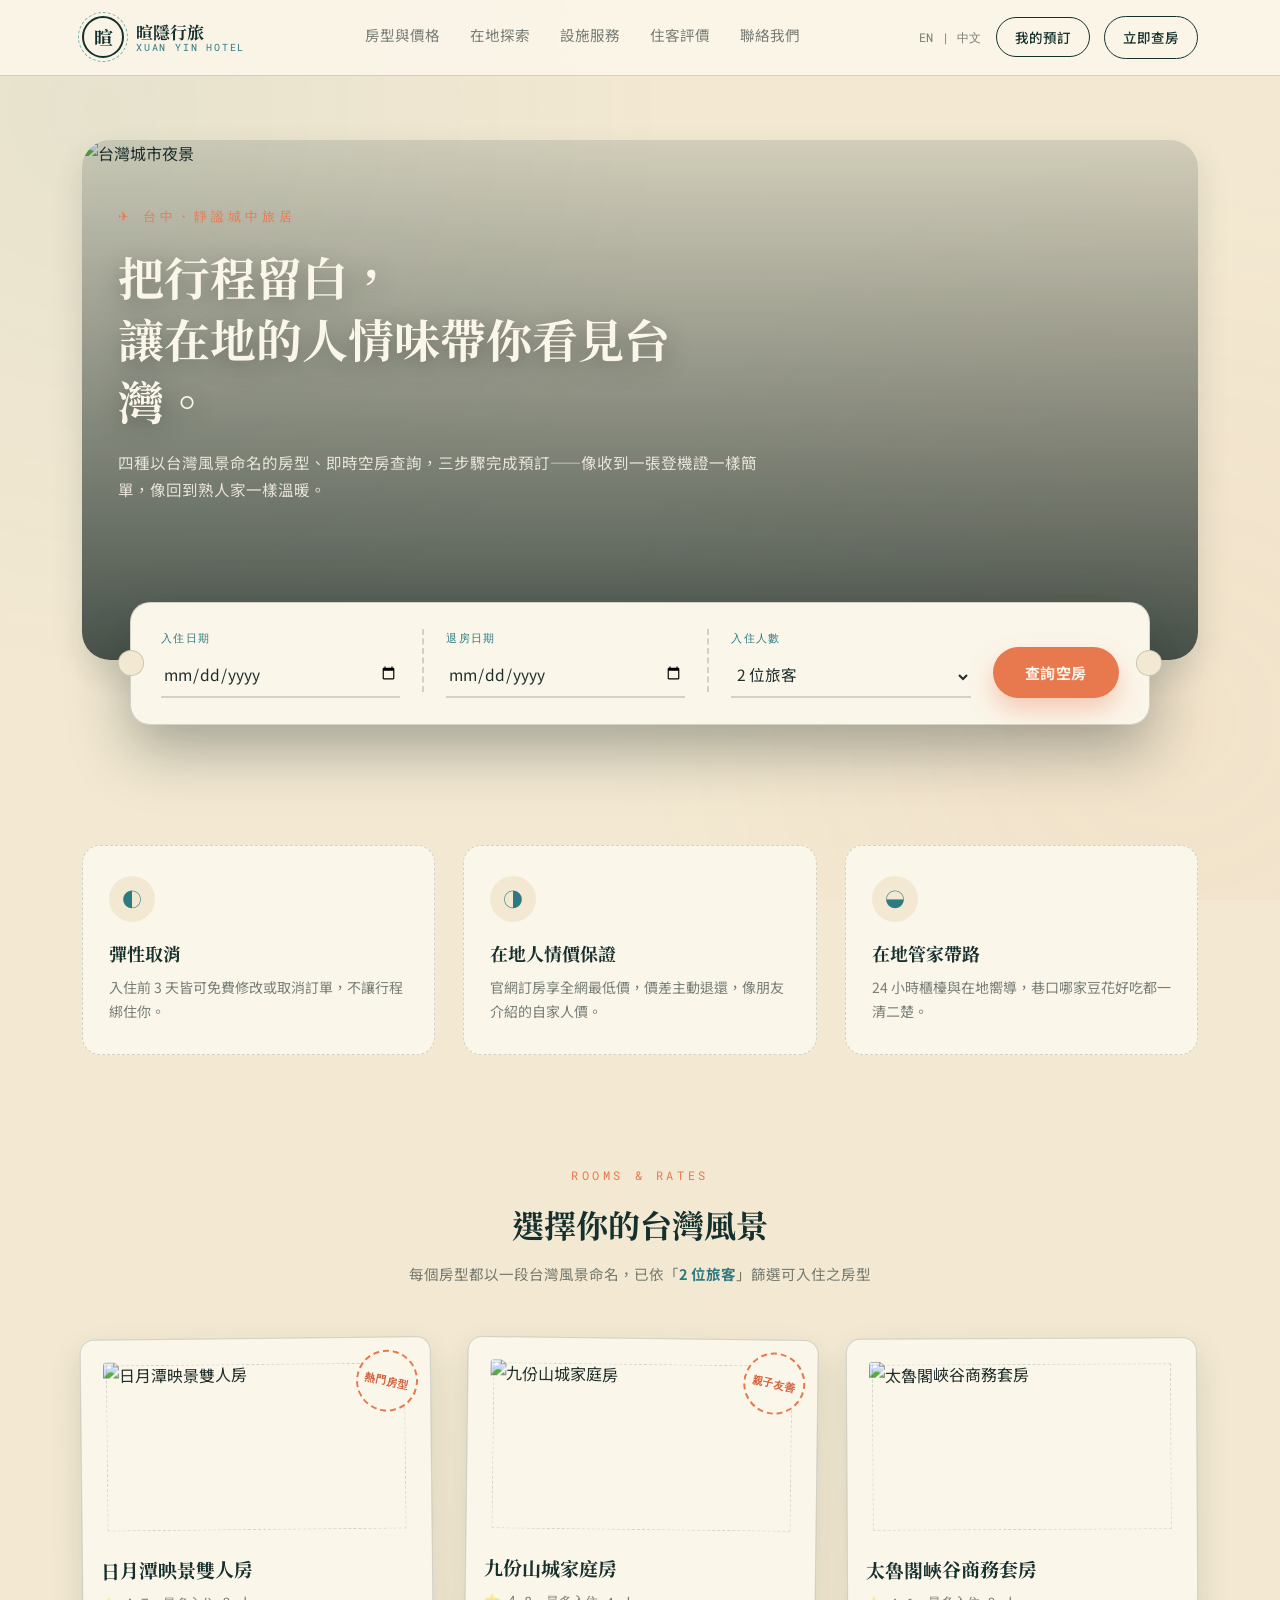
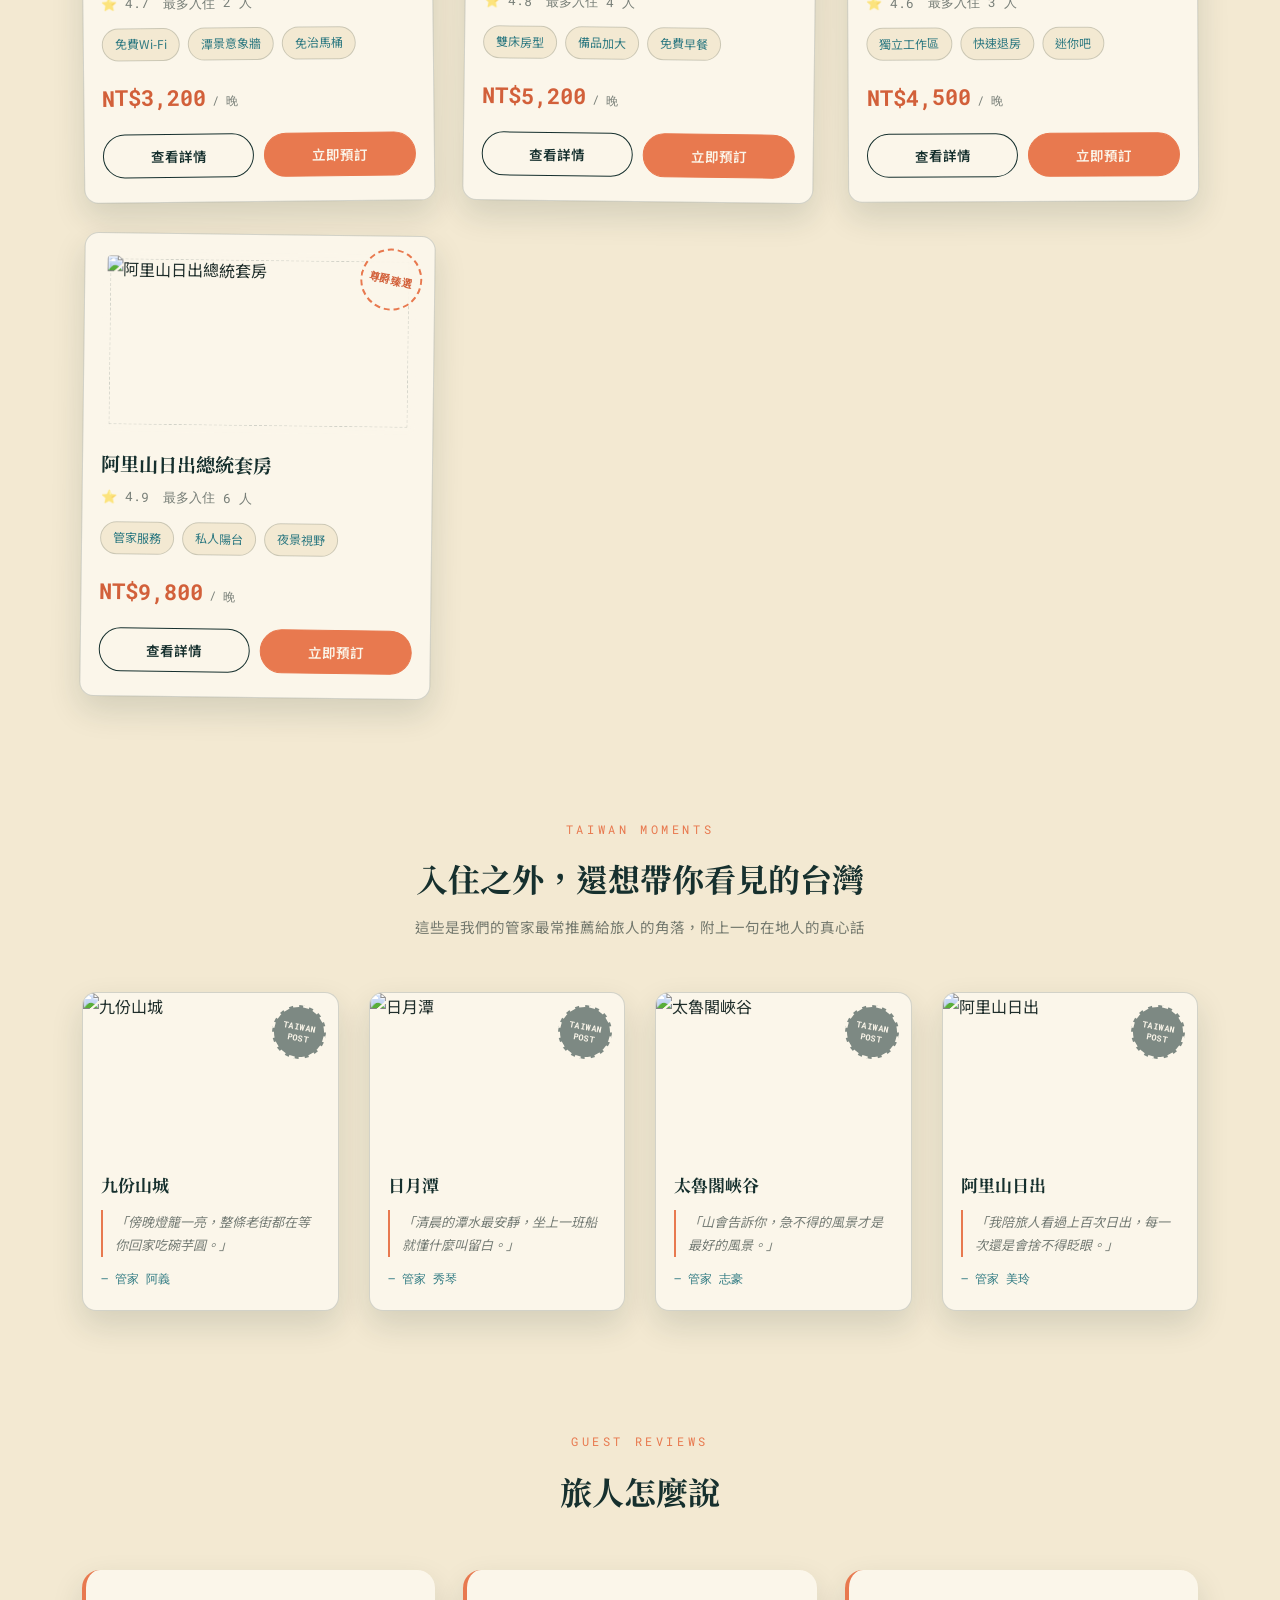
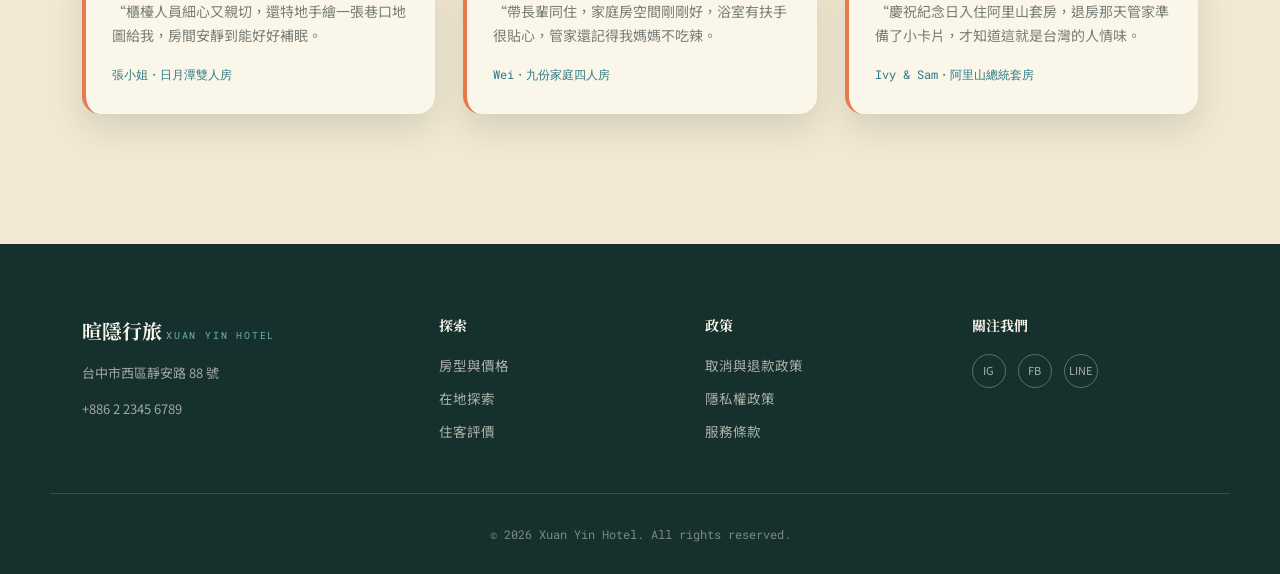
==== commit bc151abb: "優化內容" ====
--- a/index.html
+++ b/index.html
@@ -4,8 +4,8 @@
 <head>
     <meta charset="UTF-8">
     <meta name="viewport" content="width=device-width, initial-scale=1.0">
-    <title>暄隱行旅 Xuan Yin Hotel｜城市中的靜謐居所</title>
-    <meta name="description" content="晏川行旅提供四種房型選擇，即時查詢空房、線上預訂，享受城市中的靜謐時光。">
+    <title>暄隱行旅 Xuan Yin Hotel｜台灣人情味的靜謐居所</title>
+    <meta name="description" content="暄隱行旅提供四種以台灣風景命名的房型，即時查詢空房、線上預訂，用一張登機證的心情，帶你感受台灣的美與人情味。">
     <link rel="preconnect" href="https://fonts.googleapis.com">
     <link rel="preconnect" href="https://fonts.gstatic.com" crossorigin>
     <link
@@ -27,6 +27,7 @@
             </a>
             <nav class="main-nav">
                 <a href="#rooms">房型與價格</a>
+                <a href="#taiwan">在地探索</a>
                 <a href="#features">設施服務</a>
                 <a href="#reviews">住客評價</a>
                 <a href="#footer">聯絡我們</a>
@@ -42,16 +43,16 @@
     <!-- Hero -->
     <section class="hero">
         <div class="hero-media">
-            <img src="https://picsum.photos/1600/900?hotel-lobby" alt="晏川行旅大廳">
+            <img src="https://photo.travelking.com.tw/weekend/945_e_1.jpg" alt="台灣城市夜景">
             <div class="hero-scrim"></div>
         </div>
         <div class="hero-copy">
             <p class="hero-eyebrow">台中・靜謐城中旅居</p>
-            <h1>把行程留白，<br>讓暄隱為你安排靜謐。</h1>
-            <p class="hero-sub">四種房型、即時空房查詢，三步驟完成預訂。</p>
-        </div>
-
-        <!-- 搜尋票卡 -->
+            <h1>把行程留白，<br>讓在地的人情味帶你看見台灣。</h1>
+            <p class="hero-sub">四種以台灣風景命名的房型、即時空房查詢，三步驟完成預訂——像收到一張登機證一樣簡單，像回到熟人家一樣溫暖。</p>
+        </div>
+
+        <!-- 搜尋票卡：登機證造型 -->
         <div class="search-ticket" id="searchTicket">
             <div class="ticket-row">
                 <div class="form-group">
@@ -68,7 +69,7 @@
                     <label for="guestCount">入住人數</label>
                     <select id="guestCount">
                         <option value="1">1 位旅客</option>
-                        <option value="2">2 位旅客</option>
+                        <option value="2" selected>2 位旅客</option>
                         <option value="3">3 位旅客</option>
                         <option value="4">4 位旅客</option>
                         <option value="5">5 位旅客</option>
@@ -80,60 +81,101 @@
         </div>
     </section>
 
-    <!-- 特色 -->
+    <!-- 特色：台灣人情味服務 -->
     <section class="features" id="features">
-        <div class="container">
-            <div class="feature">
-                <span class="feature-icon">◐</span>
-                <h3>彈性取消</h3>
-                <p>入住前 3 天皆可免費修改或取消訂單。</p>
-            </div>
-            <div class="feature">
-                <span class="feature-icon">◑</span>
-                <h3>最優房價保證</h3>
-                <p>官網訂房享全網最低價，價差主動退還。</p>
-            </div>
-            <div class="feature">
-                <span class="feature-icon">◒</span>
-                <h3>在地管家服務</h3>
-                <p>24 小時櫃檯與在地嚮導，隨時提供協助。</p>
-            </div>
+        <div class="feature">
+            <span class="feature-icon">◐</span>
+            <h3>彈性取消</h3>
+            <p>入住前 3 天皆可免費修改或取消訂單，不讓行程綁住你。</p>
+        </div>
+        <div class="feature">
+            <span class="feature-icon">◑</span>
+            <h3>在地人情價保證</h3>
+            <p>官網訂房享全網最低價，價差主動退還，像朋友介紹的自家人價。</p>
+        </div>
+        <div class="feature">
+            <span class="feature-icon">◒</span>
+            <h3>在地管家帶路</h3>
+            <p>24 小時櫃檯與在地嚮導，巷口哪家豆花好吃都一清二楚。</p>
         </div>
     </section>
 
     <!-- 房型列表 -->
     <section class="room-section" id="rooms">
-        <div class="container">
-            <div class="section-head">
-                <p class="section-eyebrow">ROOMS &amp; RATES</p>
-                <h2>選擇你的房型</h2>
-                <p class="section-desc">已依「<span id="guestLabel">2 位旅客</span>」篩選可入住之房型</p>
-            </div>
-            <div class="room-list" id="roomList"></div>
+        <div class="section-head">
+            <p class="section-eyebrow">ROOMS &amp; RATES</p>
+            <h2>選擇你的台灣風景</h2>
+            <p class="section-desc">每個房型都以一段台灣風景命名，已依「<span id="guestLabel">2 位旅客</span>」篩選可入住之房型</p>
+        </div>
+        <div class="room-list" id="roomList"></div>
+    </section>
+
+    <!-- 在地探索：台灣角落明信片 -->
+    <section class="taiwan-section" id="taiwan">
+        <div class="section-head">
+            <p class="section-eyebrow">TAIWAN MOMENTS</p>
+            <h2>入住之外，還想帶你看見的台灣</h2>
+            <p class="section-desc">這些是我們的管家最常推薦給旅人的角落，附上一句在地人的真心話</p>
+        </div>
+        <div class="taiwan-grid">
+            <div class="taiwan-card">
+                <img src="https://loremflickr.com/500/360/jiufen,taiwan?lock=2" alt="九份山城">
+                <span class="taiwan-stamp">TAIWAN<br>POST</span>
+                <div class="taiwan-info">
+                    <h3>九份山城</h3>
+                    <p class="taiwan-quote">「傍晚燈籠一亮，整條老街都在等你回家吃碗芋圓。」</p>
+                    <span class="taiwan-tag">— 管家 阿義</span>
+                </div>
+            </div>
+            <div class="taiwan-card">
+                <img src="https://loremflickr.com/500/360/sunmoonlake,taiwan?lock=3" alt="日月潭">
+                <span class="taiwan-stamp">TAIWAN<br>POST</span>
+                <div class="taiwan-info">
+                    <h3>日月潭</h3>
+                    <p class="taiwan-quote">「清晨的潭水最安靜，坐上一班船就懂什麼叫留白。」</p>
+                    <span class="taiwan-tag">— 管家 秀琴</span>
+                </div>
+            </div>
+            <div class="taiwan-card">
+                <img src="https://loremflickr.com/500/360/taroko,taiwan?lock=4" alt="太魯閣峽谷">
+                <span class="taiwan-stamp">TAIWAN<br>POST</span>
+                <div class="taiwan-info">
+                    <h3>太魯閣峽谷</h3>
+                    <p class="taiwan-quote">「山會告訴你，急不得的風景才是最好的風景。」</p>
+                    <span class="taiwan-tag">— 管家 志豪</span>
+                </div>
+            </div>
+            <div class="taiwan-card">
+                <img src="https://loremflickr.com/500/360/alishan,taiwan?lock=5" alt="阿里山日出">
+                <span class="taiwan-stamp">TAIWAN<br>POST</span>
+                <div class="taiwan-info">
+                    <h3>阿里山日出</h3>
+                    <p class="taiwan-quote">「我陪旅人看過上百次日出，每一次還是會捨不得眨眼。」</p>
+                    <span class="taiwan-tag">— 管家 美玲</span>
+                </div>
+            </div>
         </div>
     </section>
 
     <!-- 住客評價 -->
     <section class="reviews" id="reviews">
-        <div class="container">
-            <div class="section-head">
-                <p class="section-eyebrow">GUEST REVIEWS</p>
-                <h2>旅人怎麼說</h2>
-            </div>
-            <div class="review-grid">
-                <blockquote class="review-card">
-                    <p>“櫃檯人員細心又親切，房間安靜到能好好補眠，早餐也很用心。”</p>
-                    — 張小姐・商務套房
-                </blockquote>
-                <blockquote class="review-card">
-                    <p>“帶長輩同住，家庭房空間剛剛好，浴室有扶手很貼心。”</p>
-                    — Wei・家庭四人房
-                </blockquote>
-                <blockquote class="review-card">
-                    <p>“慶祝紀念日入住總統套房，夜景跟服務都超出預期。”</p>
-                    — Ivy &amp; Sam・總統套房
-                </blockquote>
-            </div>
+        <div class="section-head">
+            <p class="section-eyebrow">GUEST REVIEWS</p>
+            <h2>旅人怎麼說</h2>
+        </div>
+        <div class="review-grid">
+            <blockquote class="review-card">
+                <p>櫃檯人員細心又親切，還特地手繪一張巷口地圖給我，房間安靜到能好好補眠。</p>
+                <div>張小姐・日月潭雙人房</div>
+            </blockquote>
+            <blockquote class="review-card">
+                <p>帶長輩同住，家庭房空間剛剛好，浴室有扶手很貼心，管家還記得我媽媽不吃辣。</p>
+                <div>Wei・九份家庭四人房</div>
+            </blockquote>
+            <blockquote class="review-card">
+                <p>慶祝紀念日入住阿里山套房，退房那天管家準備了小卡片，才知道這就是台灣的人情味。</p>
+                <div>Ivy &amp; Sam・阿里山總統套房</div>
+            </blockquote>
         </div>
     </section>
 
@@ -142,14 +184,14 @@
         <div class="container footer-grid">
             <div class="footer-brand">
                 <span class="brand-zh">暄隱行旅</span>
-                <span class="brand-en">XUAN Yin HOTEL</span>
+                <span class="brand-en">XUAN YIN HOTEL</span>
                 <p>台中市西區靜安路 88 號</p>
                 <p>+886 2 2345 6789</p>
             </div>
             <div class="footer-col">
                 <h4>探索</h4>
                 <a href="#rooms">房型與價格</a>
-                <a href="#features">設施服務</a>
+                <a href="#taiwan">在地探索</a>
                 <a href="#reviews">住客評價</a>
             </div>
             <div class="footer-col">
@@ -170,7 +212,7 @@
         <p class="footer-bottom">© 2026 Xuan Yin Hotel. All rights reserved.</p>
     </footer>
 
-    <!-- Modal -->
+    <!-- 訂房明細 Modal -->
     <div class="modal" id="modal">
         <div class="modal-content">
             <h2>訂房明細</h2>
@@ -186,18 +228,49 @@
         </div>
     </div>
 
+    <!-- 房型詳情 Modal — 登機證雙聯造型 -->
+    <div class="modal" id="roomDetailModal">
+        <div class="modal-content room-detail-content">
+            <div class="boarding-pass">
+                <div class="pass-main">
+                    <p class="pass-eyebrow">ROOM PASS · 房型登機證</p>
+                    <img id="roomDetailImage" class="room-detail-image">
+                    <h2 id="roomDetailName" style="margin-bottom:0;"></h2>
+                    <p id="roomDetailDescription"></p>
+                    <div id="roomDetailAmenities" class="pass-amenities"></div>
+                    <div class="pass-local-tip">
+                        <span class="pass-local-icon">📍</span>
+                        <div>
+                            <label>管家在地小提醒</label>
+                            <p id="roomDetailLocalTip"></p>
+                        </div>
+                    </div>
+                </div>
+                <div class="pass-stub">
+                    <div>
+                        <div class="pass-field">
+                            <label>Rating · 評價</label>
+                            <div class="value" id="roomDetailRating"></div>
+                        </div>
+                        <div class="pass-field">
+                            <label>Max Guest · 可入住</label>
+                            <div class="value" id="roomDetailGuest"></div>
+                        </div>
+                        <label style="font-family:var(--font-mono);font-size:10px;letter-spacing:.14em;color:var(--teal);text-transform:uppercase;">Fare · 房價</label>
+                        <h3 id="roomDetailPrice"></h3>
+                    </div>
+                    <div>
+                        <button class="pass-book-btn" id="passBookBtn">前往預訂</button>
+                        <button id="closeRoomDetail">關閉</button>
+                        <div class="barcode"></div>
+                    </div>
+                </div>
+            </div>
+        </div>
+    </div>
+
     <!-- 訂房成功 Modal -->
     <div class="success-modal" id="successModal">
-        <div class="modal" id="roomDetailModal">
-            <div class="modal-content room-detail-content">
-                <img id="roomDetailImage" class="room-detail-image">
-                <h2 id="roomDetailName"></h2>
-                <p id="roomDetailDescription"></p>
-                <div id="roomDetailAmenities"></div>
-                <h3 id="roomDetailPrice"></h3>
-                <button id="closeRoomDetail">關閉</button>
-            </div>
-        </div>
         <div class="success-content">
             <div class="success-icon">✓</div>
             <h2>訂房成功</h2>
@@ -205,7 +278,8 @@
             <button id="finishBtn">完成</button>
         </div>
     </div>
-    <!-- 我的預訂Modal-->
+
+    <!-- 我的預訂 Modal -->
     <div class="modal" id="bookingModal">
         <div class="modal-content booking-content">
             <h2>我的預訂</h2>
--- a/style.css
+++ b/style.css
@@ -1,873 +1,928 @@
-/* =========================
-   Design tokens
-========================= */
+/* =====================================================
+   暄隱行旅 — 島嶼旅途風格 Design Tokens
+===================================================== */
 :root {
-    --navy: #16283D;
-    --navy-light: #22405C;
-    --ivory: #FAF6EF;
-    --card: #FFFFFF;
-    --gold: #B98B4E;
-    --gold-light: #E4C99A;
-    --teal: #0F3D3E;
-    --teal-dark: #0A2B2C;
-    --text: #26241F;
-    --text-muted: #6F6A5F;
-    --border: #E6E0D2;
-
-    --font-display: "Noto Serif TC", serif;
-    --font-body: "Noto Sans TC", sans-serif;
-    --font-mono: "Roboto Mono", monospace;
-
-    --shadow-sm: 0 2px 8px rgba(22, 40, 61, .08);
-    --shadow-md: 0 10px 30px rgba(22, 40, 61, .12);
-    --shadow-lg: 0 20px 50px rgba(22, 40, 61, .18);
-
-    --radius: 14px;
-}
-
-* {
-    margin: 0;
-    padding: 0;
-    box-sizing: border-box;
-}
-
-html {
-    scroll-behavior: smooth;
-}
+    --deep: #16302E;         /* 潮汐深藍 */
+    --teal: #2F7A82;         /* 海洋青 */
+    --teal-light: #6FAEB0;
+    --sand: #F3E9D2;         /* 沙灘米 */
+    --sand-deep: #E7D8B4;
+    --shell: #FBF6EA;        /* 貝殼白 */
+    --coral: #E8794F;        /* 珊瑚橘 */
+    --coral-deep: #D2603A;
+    --ink: #1F2E2B;
+    --ink-60: rgba(31, 46, 43, .6);
+    --ink-40: rgba(31, 46, 43, .35);
+    --line: rgba(22, 48, 46, .18);
+    --overlay: rgba(15, 32, 30, .74);
+
+    --font-display: 'Noto Serif TC', serif;
+    --font-body: 'Noto Sans TC', sans-serif;
+    --font-mono: 'Roboto Mono', monospace;
+
+    --radius: 18px;
+    --shadow-card: 0 14px 32px rgba(22, 48, 46, .14);
+    --shadow-pop: 0 24px 60px rgba(15, 32, 30, .35);
+}
+
+* { box-sizing: border-box; margin: 0; padding: 0; }
+
+html { scroll-behavior: smooth; }
 
 body {
-    background: var(--ivory);
     font-family: var(--font-body);
-    color: var(--text);
-    line-height: 1.6;
-}
-
-.container {
-    width: 90%;
-    max-width: 1200px;
-    margin: auto;
-}
-
-a {
-    text-decoration: none;
-    color: inherit;
-}
-
-h1,
-h2,
-h3 {
-    font-family: var(--font-display);
-    font-weight: 600;
-    letter-spacing: .01em;
-}
-
-/* =========================
-   Header
-========================= */
+    background: var(--sand);
+    color: var(--ink);
+    line-height: 1.7;
+    -webkit-font-smoothing: antialiased;
+}
+
+a { text-decoration: none; color: inherit; }
+button { font-family: inherit; cursor: pointer; border: none; }
+img { display: block; max-width: 100%; }
+.container { max-width: 1180px; margin: 0 auto; padding: 0 32px; }
+
+/* 海浪紋理背景（輕量、不喧賓奪主） */
+body::before {
+    content: "";
+    position: fixed;
+    inset: 0;
+    z-index: -1;
+    background-image:
+        radial-gradient(circle at 8% 12%, rgba(47, 122, 130, .06) 0, transparent 40%),
+        radial-gradient(circle at 92% 80%, rgba(232, 121, 79, .06) 0, transparent 42%);
+    pointer-events: none;
+}
+
+/* =====================================================
+   Header — 護照封面感
+===================================================== */
 .site-header {
     position: sticky;
     top: 0;
-    z-index: 50;
-    background: rgba(250, 246, 239, .88);
+    z-index: 40;
+    background: rgba(251, 246, 234, .88);
     backdrop-filter: blur(10px);
-    border-bottom: 1px solid var(--border);
+    border-bottom: 1px solid var(--line);
+    transition: box-shadow .3s ease;
 }
 
 .header-inner {
-    width: 90%;
-    max-width: 1200px;
-    margin: auto;
+    max-width: 1180px;
+    margin: 0 auto;
+    padding: 16px 32px;
     display: flex;
     align-items: center;
     justify-content: space-between;
-    padding: 14px 0;
-}
-
-.brand {
-    display: flex;
-    align-items: center;
-    gap: 12px;
-}
+    gap: 24px;
+}
+
+.brand { display: flex; align-items: center; gap: 12px; }
 
 .brand-mark {
-    width: 38px;
-    height: 38px;
+    width: 42px;
+    height: 42px;
     border-radius: 50%;
-    background: var(--navy);
-    color: var(--gold-light);
-    font-family: var(--font-display);
+    border: 2px solid var(--deep);
     display: flex;
     align-items: center;
     justify-content: center;
-    font-size: 18px;
-    flex-shrink: 0;
-}
-
-.brand-text {
-    display: flex;
-    flex-direction: column;
-    line-height: 1.2;
-}
-
-.brand-zh {
     font-family: var(--font-display);
     font-weight: 700;
-    font-size: 17px;
-    color: var(--navy);
-}
-
-.brand-en {
-    font-family: var(--font-mono);
-    font-size: 10px;
-    letter-spacing: .14em;
-    color: var(--text-muted);
-}
-
-.main-nav {
-    display: flex;
-    gap: 32px;
-}
-
+    font-size: 19px;
+    color: var(--deep);
+    position: relative;
+}
+
+.brand-mark::after {
+    content: "";
+    position: absolute;
+    inset: -6px;
+    border: 1px dashed var(--teal-light);
+    border-radius: 50%;
+}
+
+.brand-text { display: flex; flex-direction: column; line-height: 1.25; }
+.brand-zh { font-family: var(--font-display); font-weight: 700; font-size: 17px; color: var(--deep); }
+.brand-en { font-family: var(--font-mono); font-size: 10px; letter-spacing: .18em; color: var(--teal); }
+
+.main-nav { display: flex; gap: 30px; }
 .main-nav a {
-    font-size: 14px;
-    color: var(--text);
-    position: relative;
-    padding: 4px 0;
-    transition: color .2s ease;
-}
-
-.main-nav a:hover {
-    color: var(--gold);
-}
-
-.header-actions {
-    display: flex;
-    align-items: center;
-    gap: 18px;
-}
-
-.lang-switch {
-    font-size: 12px;
-    color: var(--text-muted);
-    font-family: var(--font-mono);
-}
+    font-size: 14.5px;
+    color: var(--ink-60);
+    position: relative;
+    padding-bottom: 4px;
+}
+.main-nav a::after {
+    content: "";
+    position: absolute;
+    left: 0; right: 0; bottom: 0;
+    height: 2px;
+    background: var(--coral);
+    transform: scaleX(0);
+    transform-origin: left;
+    transition: transform .25s ease;
+}
+.main-nav a:hover { color: var(--deep); }
+.main-nav a:hover::after { transform: scaleX(1); }
+
+.header-actions { display: flex; align-items: center; gap: 14px; }
+.lang-switch { font-family: var(--font-mono); font-size: 12px; color: var(--ink-60); letter-spacing: .05em; }
 
 .btn-outline {
-    border: 1px solid var(--navy);
     padding: 9px 18px;
     border-radius: 999px;
-    font-size: 13px;
-    color: var(--navy);
+    border: 1.5px solid var(--deep);
+    background: transparent;
+    color: var(--deep);
+    font-size: 13.5px;
+    font-weight: 500;
     transition: all .2s ease;
-}
-
-.btn-outline:hover {
-    background: var(--navy);
-    color: var(--ivory);
-}
-
-/* =========================
-   Hero
-========================= */
+    white-space: nowrap;
+}
+.btn-outline:hover { background: var(--deep); color: var(--shell); }
+
+/* =====================================================
+   Hero — 登機證主視覺
+===================================================== */
 .hero {
     position: relative;
-    height: 78vh;
-    min-height: 560px;
-    display: flex;
-    align-items: flex-end;
+    padding: 64px 32px 0;
+    max-width: 1180px;
+    margin: 0 auto;
 }
 
 .hero-media {
+    position: relative;
+    height: 520px;
+    border-radius: 28px;
+    overflow: hidden;
+    box-shadow: var(--shadow-card);
+}
+.hero-media img { width: 100%; height: 100%; object-fit: cover; }
+.hero-scrim {
+    position: absolute; inset: 0;
+    background: linear-gradient(180deg, rgba(22, 48, 46, .15) 0%, rgba(15, 32, 30, .75) 100%);
+}
+
+.hero-copy {
     position: absolute;
-    inset: 0;
-    z-index: -1;
-}
-
-.hero-media img {
-    width: 100%;
-    height: 100%;
-    object-fit: cover;
-}
-
-.hero-scrim {
+    top: 130px;
+    left: 68px;
+    right: 68px;
+    color: var(--shell);
+    max-width: 640px;
+}
+
+.hero-eyebrow {
+    font-family: var(--font-mono);
+    font-size: 12.5px;
+    letter-spacing: .32em;
+    text-transform: uppercase;
+    color: var(--coral);
+    margin-bottom: 18px;
+    display: flex;
+    align-items: center;
+    gap: 10px;
+}
+.hero-eyebrow::before { content: "✈"; }
+
+.hero h1 {
+    font-family: var(--font-display);
+    font-size: 46px;
+    font-weight: 700;
+    line-height: 1.35;
+    text-shadow: 0 6px 24px rgba(0,0,0,.35);
+}
+
+.hero-sub {
+    margin-top: 18px;
+    font-size: 15.5px;
+    color: rgba(251, 246, 234, .85);
+}
+
+/* 搜尋票卡：登機證造型 */
+.search-ticket {
+    position: relative;
+    max-width: 1020px;
+    margin: -58px auto 0;
+    background: var(--shell);
+    border-radius: 20px;
+    box-shadow: var(--shadow-pop);
+    padding: 26px 30px;
+    border: 1px solid var(--line);
+}
+.search-ticket::before,
+.search-ticket::after {
+    content: "";
     position: absolute;
-    inset: 0;
-    background: linear-gradient(180deg, rgba(22, 40, 61, .35) 0%, rgba(22, 40, 61, .35) 45%, rgba(22, 40, 61, .92) 100%);
-}
-
-.hero-copy {
-    width: 90%;
-    max-width: 1200px;
-    margin: 0 auto;
-    color: var(--ivory);
-    padding-bottom: 130px;
-}
-
-.hero-eyebrow {
-    font-family: var(--font-mono);
-    letter-spacing: .18em;
-    font-size: 12px;
-    color: var(--gold-light);
-    margin-bottom: 18px;
-    text-transform: uppercase;
-}
-
-.hero-copy h1 {
-    font-size: clamp(32px, 4.4vw, 52px);
-    line-height: 1.35;
-    max-width: 720px;
-    margin-bottom: 18px;
-}
-
-.hero-sub {
-    font-size: 16px;
-    color: #E8E2D4;
-    max-width: 480px;
-}
-
-/* 搜尋票卡（signature element） */
-.search-ticket {
-    width: 90%;
-    max-width: 1100px;
-    margin: -64px auto 0;
-    position: relative;
-    z-index: 5;
-    background: var(--card);
-    border-radius: var(--radius);
-    box-shadow: var(--shadow-lg);
-    border-top: 3px solid var(--gold);
-    padding: 26px 34px;
-}
+    width: 26px; height: 26px;
+    border-radius: 50%;
+    background: var(--sand);
+    top: 50%;
+    transform: translateY(-50%);
+    box-shadow: inset 0 0 0 1px var(--line);
+}
+.search-ticket::before { left: -13px; }
+.search-ticket::after { right: -13px; }
 
 .ticket-row {
     display: flex;
     align-items: end;
     gap: 22px;
-    flex-wrap: wrap;
-}
-
-.form-group {
-    display: flex;
-    flex-direction: column;
-    flex: 1;
-    min-width: 140px;
-}
-
+}
+
+.form-group { flex: 1; display: flex; flex-direction: column; gap: 8px; }
 .form-group label {
-    margin-bottom: 8px;
-    font-size: 12px;
-    font-weight: 700;
-    color: var(--text-muted);
-    letter-spacing: .04em;
-}
-
+    font-family: var(--font-mono);
+    font-size: 11px;
+    letter-spacing: .12em;
+    color: var(--teal);
+    text-transform: uppercase;
+}
 .form-group input,
 .form-group select {
-    padding: 11px 12px;
-    border: 1px solid var(--border);
-    border-radius: 8px;
-    font-family: var(--font-mono);
-    font-size: 14px;
-    color: var(--text);
-    background: var(--ivory);
-    transition: border-color .2s ease, box-shadow .2s ease;
-}
-
+    border: none;
+    border-bottom: 2px solid var(--line);
+    background: transparent;
+    padding: 6px 2px 10px;
+    font-size: 15.5px;
+    font-family: var(--font-body);
+    color: var(--ink);
+    outline: none;
+    transition: border-color .2s ease;
+}
 .form-group input:focus,
-.form-group select:focus {
-    outline: none;
-    border-color: var(--gold);
-    box-shadow: 0 0 0 3px rgba(185, 139, 78, .18);
-}
+.form-group select:focus { border-color: var(--coral); }
 
 .ticket-divider {
-    width: 1px;
-    height: 44px;
-    background: repeating-linear-gradient(180deg, var(--border) 0 6px, transparent 6px 12px);
-    align-self: center;
+    width: 0;
+    align-self: stretch;
+    border-left: 2px dashed var(--line);
+    margin-bottom: 6px;
 }
 
 .btn-search {
-    border: none;
-    background: var(--teal);
-    color: var(--ivory);
-    padding: 13px 30px;
-    border-radius: 8px;
+    flex-shrink: 0;
+    padding: 15px 32px;
+    background: var(--coral);
+    color: var(--shell);
+    border-radius: 999px;
     font-size: 15px;
     font-weight: 700;
-    cursor: pointer;
-    letter-spacing: .02em;
-    transition: background .2s ease, transform .15s ease;
-    white-space: nowrap;
-}
-
-.btn-search:hover {
-    background: var(--teal-dark);
-    transform: translateY(-1px);
-}
-
-/* =========================
-   Features
-========================= */
+    letter-spacing: .04em;
+    box-shadow: 0 12px 24px rgba(232, 121, 79, .35);
+    transition: transform .18s ease, box-shadow .18s ease;
+}
+.btn-search:hover { transform: translateY(-2px); box-shadow: 0 16px 30px rgba(232, 121, 79, .45); }
+
+/* =====================================================
+   Features — 護照戳章列
+===================================================== */
 .features {
-    padding: 130px 0 70px;
-    display: flex;
-}
-
-.features .container {
+    max-width: 1180px;
+    margin: 120px auto 0;
+    padding: 0 32px;
     display: grid;
     grid-template-columns: repeat(3, 1fr);
-    gap: 30px;
+    gap: 28px;
 }
 
 .feature {
-    padding: 24px 6px;
-}
+    background: var(--shell);
+    border: 1px dashed var(--line);
+    border-radius: var(--radius);
+    padding: 30px 26px;
+    position: relative;
+    transition: transform .25s ease, box-shadow .25s ease;
+}
+.feature:hover { transform: translateY(-6px); box-shadow: var(--shadow-card); }
 
 .feature-icon {
-    display: inline-block;
-    font-size: 22px;
-    color: var(--gold);
-    margin-bottom: 14px;
-}
-
-.feature h3 {
-    font-size: 18px;
-    margin-bottom: 8px;
-    color: var(--navy);
-}
-
-.feature p {
-    font-size: 14px;
-    color: var(--text-muted);
-}
-
-/* =========================
-   Section heads
-========================= */
-.section-head {
-    text-align: center;
-    max-width: 560px;
-    margin: 0 auto 46px;
-}
-
+    display: inline-flex;
+    align-items: center;
+    justify-content: center;
+    width: 46px; height: 46px;
+    border-radius: 50%;
+    background: var(--sand);
+    color: var(--teal);
+    font-size: 20px;
+    margin-bottom: 16px;
+}
+
+.feature h3 { font-family: var(--font-display); font-size: 18px; color: var(--deep); margin-bottom: 8px; }
+.feature p { font-size: 14px; color: var(--ink-60); }
+
+/* =====================================================
+   Rooms — 明信片房卡
+===================================================== */
+.room-section { max-width: 1180px; margin: 110px auto 0; padding: 0 32px; }
+
+.section-head { text-align: center; margin-bottom: 52px; }
 .section-eyebrow {
     font-family: var(--font-mono);
-    font-size: 11px;
-    letter-spacing: .18em;
-    color: var(--gold);
-    margin-bottom: 10px;
-}
-
-.section-head h2 {
-    font-size: 30px;
-    color: var(--navy);
+    font-size: 12px;
+    letter-spacing: .3em;
+    color: var(--coral);
     margin-bottom: 12px;
 }
-
-.section-desc {
-    font-size: 14px;
-    color: var(--text-muted);
-}
-
-.section-desc span {
-    color: var(--gold);
-    font-weight: 700;
-}
-
-/* =========================
-   房型區
-========================= */
-.room-section {
-    padding: 40px 0 90px;
-}
+.section-head h2 { font-family: var(--font-display); font-size: 32px; color: var(--deep); margin-bottom: 10px; }
+.section-desc { color: var(--ink-60); font-size: 14.5px; }
+.section-desc span { color: var(--teal); font-weight: 700; }
 
 .room-list {
     display: grid;
-    grid-template-columns: repeat(auto-fill, minmax(280px, 1fr));
-    gap: 26px;
+    grid-template-columns: repeat(auto-fit, minmax(260px, 1fr));
+    gap: 32px;
 }
 
 .room-card {
-    background: var(--card);
-    border-radius: var(--radius);
-    overflow: hidden;
-    box-shadow: var(--shadow-sm);
-    border: 1px solid var(--border);
-    transition: transform .25s ease, box-shadow .25s ease;
-    display: flex;
-    flex-direction: column;
-    animation: cardIn .5s ease both;
-}
-
-.room-card:hover {
-    transform: translateY(-6px);
-    box-shadow: var(--shadow-md);
-}
-
-.room-media {
-    position: relative;
-}
-
+    position: relative;
+    background: var(--shell);
+    border-radius: 14px;
+    padding: 18px 18px 24px;
+    box-shadow: var(--shadow-card);
+    transform: rotate(var(--tilt, -0.6deg));
+    transition: transform .3s ease, box-shadow .3s ease;
+    border: 1px solid var(--line);
+}
+.room-card:nth-child(2n) { --tilt: 0.7deg; }
+.room-card:nth-child(3n) { --tilt: -0.3deg; }
+.room-card:hover { transform: rotate(0deg) translateY(-6px); box-shadow: var(--shadow-pop); }
+
+/* 郵票齒孔感的圖片邊框 */
 .room-card img {
     width: 100%;
-    height: 200px;
+    height: 180px;
     object-fit: cover;
-    display: block;
-}
-
+    border-radius: 8px;
+    border: 4px solid var(--shell);
+    outline: 1.5px dashed var(--line);
+    outline-offset: -8px;
+}
+
+/* 郵戳徽章 */
 .room-badge {
     position: absolute;
-    top: 14px;
-    left: 14px;
-    background: var(--gold);
-    color: var(--navy);
-    font-size: 11px;
-    font-weight: 700;
+    top: 12px;
+    right: 12px;
+    width: 62px;
+    height: 62px;
+    border-radius: 50%;
+    border: 2px dashed var(--coral);
+    color: var(--coral-deep);
+    background: rgba(251, 246, 234, .92);
+    display: flex;
+    align-items: center;
+    justify-content: center;
+    text-align: center;
+    font-family: var(--font-mono);
+    font-size: 10.5px;
+    font-weight: 700;
+    line-height: 1.2;
+    transform: rotate(12deg);
+    letter-spacing: .02em;
+    padding: 4px;
+}
+
+.room-card h3 {
+    font-family: var(--font-display);
+    font-size: 19px;
+    color: var(--deep);
+    margin-top: 16px;
+}
+
+.room-meta {
+    display: flex;
+    gap: 14px;
+    margin-top: 6px;
+    font-size: 13px;
+    color: var(--ink-60);
+    font-family: var(--font-mono);
+}
+
+.amenity-row { display: flex; flex-wrap: wrap; gap: 8px; margin-top: 14px; }
+.amenity-tag {
+    font-size: 12px;
     padding: 5px 12px;
     border-radius: 999px;
-    letter-spacing: .03em;
-}
-
-.room-info {
-    padding: 20px;
-    display: flex;
-    flex-direction: column;
+    background: var(--sand);
+    color: var(--teal);
+    border: 1px solid var(--line);
+}
+
+.room-price {
+    margin-top: 18px;
+    display: flex;
+    align-items: baseline;
+    gap: 6px;
+    font-family: var(--font-mono);
+}
+.room-price strong { font-size: 22px; color: var(--coral-deep); }
+.room-price span { font-size: 12px; color: var(--ink-60); }
+
+.room-actions { display: flex; gap: 10px; margin-top: 18px; }
+.detail-btn, .book-btn {
     flex: 1;
-}
-
-.room-top {
-    display: flex;
-    justify-content: space-between;
-    align-items: baseline;
-    margin-bottom: 6px;
-}
-
-.room-info h3 {
-    font-size: 18px;
-    color: var(--navy);
-}
-
-.room-rating {
-    font-family: var(--font-mono);
-    font-size: 12px;
-    color: var(--gold);
-    white-space: nowrap;
-}
-
-.room-meta {
+    padding: 11px 0;
+    border-radius: 999px;
+    font-size: 13.5px;
+    font-weight: 600;
+    transition: all .2s ease;
+}
+.detail-btn {
+    background: transparent;
+    border: 1.5px solid var(--deep);
+    color: var(--deep);
+}
+.detail-btn:hover { background: var(--deep); color: var(--shell); }
+.book-btn {
+    background: var(--coral);
+    color: var(--shell);
+    border: 1.5px solid var(--coral);
+}
+.book-btn:hover { background: var(--coral-deep); border-color: var(--coral-deep); }
+
+.empty-msg {
+    grid-column: 1 / -1;
+    text-align: center;
+    padding: 60px 0;
+    color: var(--ink-60);
+    font-family: var(--font-mono);
+    border: 1px dashed var(--line);
+    border-radius: var(--radius);
+}
+
+/* =====================================================
+   Taiwan Moments — 在地探索明信片
+===================================================== */
+.taiwan-section { max-width: 1180px; margin: 120px auto 0; padding: 0 32px; }
+
+.taiwan-grid {
+    display: grid;
+    grid-template-columns: repeat(auto-fit, minmax(240px, 1fr));
+    gap: 30px;
+}
+
+.taiwan-card {
+    position: relative;
+    background: var(--shell);
+    border-radius: 14px;
+    overflow: hidden;
+    box-shadow: var(--shadow-card);
+    border: 1px solid var(--line);
+    transition: transform .3s ease, box-shadow .3s ease;
+}
+.taiwan-card:hover { transform: translateY(-6px); box-shadow: var(--shadow-pop); }
+
+.taiwan-card img {
+    width: 100%;
+    height: 160px;
+    object-fit: cover;
+}
+
+.taiwan-stamp {
+    position: absolute;
+    top: 12px;
+    right: 12px;
+    width: 54px;
+    height: 54px;
+    border-radius: 50%;
+    border: 2px dashed var(--shell);
+    background: rgba(22, 48, 46, .55);
+    color: var(--shell);
+    display: flex;
+    align-items: center;
+    justify-content: center;
+    text-align: center;
+    font-family: var(--font-mono);
+    font-size: 8.5px;
+    font-weight: 700;
+    letter-spacing: .06em;
+    line-height: 1.3;
+    transform: rotate(10deg);
+}
+
+.taiwan-info { padding: 18px 18px 22px; }
+.taiwan-info h3 { font-family: var(--font-display); font-size: 17px; color: var(--deep); margin-bottom: 10px; }
+
+.taiwan-quote {
     font-size: 13px;
-    color: var(--text-muted);
-    margin-bottom: 14px;
-}
-
-.amenity-list {
-    display: flex;
-    flex-wrap: wrap;
-    gap: 8px;
-    margin-bottom: 18px;
-}
-
-.amenity-tag {
+    color: var(--ink-60);
+    font-style: italic;
+    line-height: 1.8;
+    border-left: 2px solid var(--coral);
+    padding-left: 12px;
+}
+
+.taiwan-tag {
+    display: block;
+    margin-top: 12px;
+    font-family: var(--font-mono);
     font-size: 11.5px;
     color: var(--teal);
-    background: #EAF1EF;
-    padding: 4px 10px;
-    border-radius: 999px;
-}
-
-.room-price-row {
-    margin-top: auto;
-    display: flex;
-    align-items: baseline;
-    justify-content: space-between;
-    padding-top: 14px;
-    border-top: 1px dashed var(--border);
-    margin-bottom: 16px;
-}
-
-.room-price {
-    font-family: var(--font-mono);
-    font-size: 20px;
-    font-weight: 700;
-    color: var(--navy);
-}
-
-.room-price small {
-    font-family: var(--font-body);
-    font-size: 12px;
-    font-weight: 400;
-    color: var(--text-muted);
-}
-
-.book-btn {
-    width: 100%;
-    padding: 12px;
-    border: none;
-    background: var(--navy);
-    border-radius: 8px;
-    color: var(--ivory);
-    cursor: pointer;
-    font-size: 15px;
-    font-weight: 700;
-    transition: background .2s ease;
-}
-
-.book-btn:hover {
-    background: var(--teal-dark);
-}
-
-.empty-msg {
-    text-align: center;
-    padding: 70px 20px;
-    font-size: 16px;
-    color: var(--text-muted);
-    grid-column: 1 / -1;
-}
-
-@keyframes cardIn {
-    from {
-        opacity: 0;
-        transform: translateY(14px);
-    }
-
-    to {
-        opacity: 1;
-        transform: translateY(0);
-    }
-}
-
-@media (prefers-reduced-motion: reduce) {
-    .room-card {
-        animation: none;
-    }
-}
-
-/* =========================
-   Reviews
-========================= */
-.reviews {
-    padding: 20px 0 100px;
-}
-
+}
+
+/* =====================================================
+   Reviews — 明信片留言
+===================================================== */
+.reviews { max-width: 1180px; margin: 120px auto 0; padding: 0 32px; }
 .review-grid {
     display: grid;
-    grid-template-columns: repeat(3, 1fr);
-    gap: 24px;
-}
-
+    grid-template-columns: repeat(auto-fit, minmax(260px, 1fr));
+    gap: 28px;
+}
 .review-card {
-    background: var(--navy);
-    color: #E8E2D4;
-    padding: 28px 26px;
+    background: var(--shell);
     border-radius: var(--radius);
-    font-size: 14.5px;
-    position: relative;
-}
-
-.review-card p {
-    margin-bottom: 16px;
-    line-height: 1.8;
-}
-
-.review-card cite {
-    font-style: normal;
+    padding: 30px 26px;
+    border-left: 4px solid var(--coral);
+    box-shadow: var(--shadow-card);
+    font-size: 14px;
+    color: var(--ink-60);
+    display: flex;
+    flex-direction: column;
+    gap: 16px;
+}
+.review-card p::before { content: "\201C"; }
+.review-card { font-family: var(--font-body); }
+.review-card > *:last-child {
     font-family: var(--font-mono);
     font-size: 12px;
-    color: var(--gold-light);
-}
-
-/* =========================
+    color: var(--teal);
+}
+
+/* =====================================================
    Footer
-========================= */
-.site-footer {
-    background: var(--teal-dark);
-    color: #CFE0DA;
-    padding: 60px 0 24px;
-}
-
+===================================================== */
+.site-footer { background: var(--deep); color: rgba(251, 246, 234, .82); margin-top: 130px; padding: 70px 0 30px; }
 .footer-grid {
     display: grid;
     grid-template-columns: 1.4fr 1fr 1fr 1fr;
-    gap: 30px;
-    margin-bottom: 40px;
-}
-
-.footer-brand .brand-zh {
-    display: block;
-    color: var(--ivory);
-    font-size: 18px;
-}
-
-.footer-brand .brand-en {
-    display: block;
-    color: var(--gold-light);
-    margin-bottom: 14px;
-}
-
-.footer-brand p {
-    font-size: 13px;
-    color: #9FB6AE;
-    margin-bottom: 4px;
-}
-
-.footer-col h4 {
-    font-size: 13px;
-    color: var(--ivory);
-    margin-bottom: 14px;
-    letter-spacing: .04em;
-}
-
-.footer-col a {
-    display: block;
-    font-size: 13px;
-    color: #9FB6AE;
-    margin-bottom: 10px;
-    transition: color .2s ease;
-}
-
-.footer-col a:hover {
-    color: var(--gold-light);
-}
-
-.social-row {
-    display: flex;
-    gap: 12px;
-}
-
+    gap: 40px;
+    padding-bottom: 40px;
+    border-bottom: 1px solid rgba(251, 246, 234, .15);
+}
+.footer-brand .brand-zh { color: var(--shell); font-size: 20px; }
+.footer-brand .brand-en { color: var(--teal-light); }
+.footer-brand p { margin-top: 14px; font-size: 13px; color: rgba(251, 246, 234, .6); }
+
+.footer-col h4 { font-family: var(--font-display); font-size: 14px; color: var(--shell); margin-bottom: 16px; }
+.footer-col a { display: block; font-size: 13.5px; margin-bottom: 10px; color: rgba(251, 246, 234, .65); }
+.footer-col a:hover { color: var(--coral); }
+
+.social-row { display: flex; gap: 12px; }
 .social-row a {
-    width: 34px;
-    height: 34px;
-    border: 1px solid #2C534C;
+    width: 34px; height: 34px;
     border-radius: 50%;
-    display: flex;
+    border: 1px solid rgba(251, 246, 234, .3);
+    display: flex; align-items: center; justify-content: center;
+    font-size: 11px;
+}
+.social-row a:hover { background: var(--coral); border-color: var(--coral); }
+
+.footer-bottom { text-align: center; margin-top: 30px; font-size: 12px; color: rgba(251, 246, 234, .45); font-family: var(--font-mono); }
+
+/* =====================================================
+   Modals — 通用底
+===================================================== */
+.modal, .success-modal {
+    display: none;
+    position: fixed;
+    inset: 0;
+    background: var(--overlay);
     align-items: center;
     justify-content: center;
-    font-size: 11px;
-    margin-bottom: 0;
-}
-
-.footer-bottom {
+    z-index: 100;
+    padding: 24px;
+}
+
+.modal-content {
+    background: var(--shell);
+    border-radius: 20px;
+    padding: 34px 34px 30px;
+    width: 100%;
+    max-width: 420px;
+    box-shadow: var(--shadow-pop);
+    position: relative;
+    max-height: 88vh;
+    overflow-y: auto;
+}
+
+.modal-content h2 {
+    font-family: var(--font-display);
+    font-size: 21px;
+    color: var(--deep);
+    margin-bottom: 22px;
+    display: flex;
+    align-items: center;
+    gap: 8px;
+}
+.modal-content h2::before { content: "🎫"; font-size: 18px; }
+
+.detail {
+    font-size: 14.5px;
+    padding: 12px 0;
+    border-bottom: 1px dashed var(--line);
+    color: var(--ink-60);
+}
+.detail.total {
+    font-family: var(--font-mono);
+    font-weight: 700;
+    color: var(--coral-deep);
+    font-size: 17px;
+    border-bottom: none;
+    padding-top: 16px;
+}
+
+.modal-buttons { display: flex; gap: 12px; margin-top: 26px; }
+.confirm-btn, .cancel-btn {
+    flex: 1;
+    padding: 13px 0;
+    border-radius: 999px;
+    font-size: 14px;
+    font-weight: 700;
+}
+.confirm-btn { background: var(--coral); color: var(--shell); }
+.confirm-btn:hover { background: var(--coral-deep); }
+.cancel-btn { background: transparent; border: 1.5px solid var(--line); color: var(--ink-60); }
+.cancel-btn:hover { border-color: var(--deep); color: var(--deep); }
+
+/* =====================================================
+   房型詳情彈窗 — 登機證造型（本次優化重點）
+===================================================== */
+#roomDetailModal .modal-content.room-detail-content {
+    max-width: 640px;
+    padding: 0;
+    border-radius: 22px;
+    display: grid;
+    grid-template-columns: 1.5fr 1fr;
+    overflow: hidden;
+}
+
+.boarding-pass {
+    display: grid;
+    grid-template-columns: 1.5fr 1fr;
+    position: relative;
+}
+
+/* 左側：主票根 */
+.pass-main {
+    padding: 28px 26px;
+    position: relative;
+}
+
+.pass-eyebrow {
+    font-family: var(--font-mono);
+    font-size: 10.5px;
+    letter-spacing: .24em;
+    color: var(--coral);
+    text-transform: uppercase;
+    margin-bottom: 10px;
+}
+
+.room-detail-image {
+    width: 100%;
+    height: 170px;
+    object-fit: cover;
+    border-radius: 12px;
+    margin-bottom: 16px;
+}
+
+#roomDetailName {
+    font-family: var(--font-display);
+    font-size: 22px;
+    color: var(--deep);
+    margin-bottom: 8px;
+}
+
+#roomDetailDescription {
+    font-size: 13.5px;
+    color: var(--ink-60);
+    margin-bottom: 14px;
+}
+
+.pass-amenities { display: flex; flex-wrap: wrap; gap: 8px; }
+
+.pass-local-tip {
+    display: flex;
+    gap: 10px;
+    align-items: flex-start;
+    margin-top: 18px;
+    padding: 14px 16px;
+    background: var(--sand);
+    border: 1px dashed var(--line);
+    border-radius: 12px;
+}
+.pass-local-icon { font-size: 16px; line-height: 1.4; }
+.pass-local-tip label {
+    display: block;
+    font-family: var(--font-mono);
+    font-size: 10px;
+    letter-spacing: .1em;
+    color: var(--teal);
+    text-transform: uppercase;
+    margin-bottom: 4px;
+}
+.pass-local-tip p { font-size: 13px; color: var(--ink); line-height: 1.6; }
+
+/* 右側：票根（存根） — 虛線 + 圓形缺口 */
+.pass-stub {
+    background: var(--sand);
+    padding: 28px 22px;
+    position: relative;
+    display: flex;
+    flex-direction: column;
+    justify-content: space-between;
+    border-left: 2px dashed var(--ink-40);
+}
+
+.pass-stub::before,
+.pass-stub::after {
+    content: "";
+    position: absolute;
+    left: -13px;
+    width: 26px; height: 26px;
+    border-radius: 50%;
+    background: var(--overlay);
+}
+.pass-stub::before { top: -13px; }
+.pass-stub::after { bottom: -13px; }
+
+.pass-field { margin-bottom: 16px; }
+.pass-field label {
+    display: block;
+    font-family: var(--font-mono);
+    font-size: 10px;
+    letter-spacing: .14em;
+    color: var(--teal);
+    text-transform: uppercase;
+    margin-bottom: 4px;
+}
+.pass-field .value { font-size: 14px; color: var(--deep); font-weight: 600; }
+
+#roomDetailPrice {
+    font-family: var(--font-mono);
+    font-size: 24px;
+    color: var(--coral-deep);
+    margin: 4px 0 18px;
+}
+#roomDetailPrice small { font-size: 12px; color: var(--ink-60); font-weight: 400; }
+
+#closeRoomDetail {
+    width: 100%;
+    padding: 12px 0;
+    border-radius: 999px;
+    background: var(--deep);
+    color: var(--shell);
+    font-weight: 700;
+    font-size: 13.5px;
+    letter-spacing: .03em;
+}
+#closeRoomDetail:hover { background: var(--coral-deep); }
+
+.pass-book-btn {
+    width: 100%;
+    padding: 13px 0;
+    border-radius: 999px;
+    background: var(--coral);
+    color: var(--shell);
+    font-weight: 700;
+    font-size: 13.5px;
+    margin-bottom: 10px;
+    letter-spacing: .03em;
+}
+.pass-book-btn:hover { background: var(--coral-deep); }
+
+.barcode {
+    height: 34px;
+    margin-top: 14px;
+    background: repeating-linear-gradient(
+        90deg,
+        var(--deep) 0px, var(--deep) 2px,
+        transparent 2px, transparent 5px,
+        var(--deep) 5px, var(--deep) 6px,
+        transparent 6px, transparent 10px
+    );
+    opacity: .55;
+    border-radius: 2px;
+}
+
+/* =====================================================
+   訂房成功 Modal
+===================================================== */
+.success-content {
+    background: var(--shell);
+    border-radius: 20px;
+    padding: 44px 36px;
+    width: 100%;
+    max-width: 400px;
     text-align: center;
-    font-size: 12px;
-    color: #6E897F;
-    border-top: 1px solid #1C463F;
-    padding-top: 20px;
-    width: 90%;
-    max-width: 1200px;
-    margin: auto;
-}
-
-/* =========================
-   Modal
-========================= */
-.modal {
-    position: fixed;
-    inset: 0;
-    background: rgba(22, 40, 61, .55);
-    backdrop-filter: blur(2px);
-    display: none;
-    justify-content: center;
-    align-items: center;
-    z-index: 100;
-}
-
-.modal-content {
-    width: 440px;
-    max-width: 90vw;
-    background: var(--card);
-    border-radius: var(--radius);
-    padding: 30px;
-    box-shadow: var(--shadow-lg);
-    animation: showModal .25s ease;
-}
-
-.modal-content h2 {
-    margin-bottom: 20px;
-    color: var(--navy);
-    font-size: 20px;
-}
-
-.detail {
-    margin-bottom: 12px;
-    font-size: 14.5px;
-    color: var(--text);
-    padding-bottom: 12px;
-    border-bottom: 1px dashed var(--border);
-}
-
-.detail.total {
-    font-family: var(--font-mono);
-    font-weight: 700;
-    font-size: 18px;
-    color: var(--navy);
-    border-bottom: none;
-}
-
-.modal-buttons {
-    margin-top: 10px;
-    display: flex;
-    gap: 10px;
-}
-
-.confirm-btn,
-.cancel-btn {
-    flex: 1;
-    padding: 13px;
-    border: none;
-    border-radius: 8px;
-    cursor: pointer;
-    color: white;
-    font-size: 14.5px;
-    font-weight: 700;
-    transition: filter .2s ease;
-}
-
-.confirm-btn {
-    background: var(--teal);
-}
-
-.cancel-btn {
-    background: transparent;
-    color: var(--text-muted);
-    border: 1px solid var(--border);
-}
-
-.confirm-btn:hover {
-    filter: brightness(1.1);
-}
-
-.cancel-btn:hover {
-    background: var(--ivory);
-}
-
-/* =========================
-   訂房成功視窗
-========================= */
-.success-modal {
-    position: fixed;
-    inset: 0;
-    background: rgba(22, 40, 61, .55);
-    backdrop-filter: blur(2px);
-    display: none;
-    justify-content: center;
-    align-items: center;
-    z-index: 110;
-}
-
-.success-content {
-    width: 420px;
-    max-width: 90vw;
-    background: var(--card);
-    padding: 36px 30px;
-    border-radius: var(--radius);
-    text-align: center;
-    animation: showModal .3s ease;
-    box-shadow: var(--shadow-lg);
-}
-
+    box-shadow: var(--shadow-pop);
+}
 .success-icon {
-    width: 56px;
-    height: 56px;
+    width: 64px; height: 64px;
     border-radius: 50%;
     background: var(--teal);
-    color: var(--ivory);
-    font-size: 26px;
-    display: flex;
+    color: var(--shell);
+    font-size: 28px;
+    display: flex; align-items: center; justify-content: center;
+    margin: 0 auto 18px;
+}
+.success-content h2 { font-family: var(--font-display); color: var(--deep); margin-bottom: 14px; }
+#successText {
+    text-align: left;
+    font-size: 13.5px;
+    color: var(--ink-60);
+    background: var(--sand);
+    border-radius: 12px;
+    padding: 16px 18px;
+    line-height: 2;
+    font-family: var(--font-mono);
+    border: 1px dashed var(--line);
+}
+#finishBtn {
+    margin-top: 22px;
+    width: 100%;
+    padding: 13px 0;
+    border-radius: 999px;
+    background: var(--coral);
+    color: var(--shell);
+    font-weight: 700;
+}
+#finishBtn:hover { background: var(--coral-deep); }
+
+/* =====================================================
+   我的預訂 Modal
+===================================================== */
+.booking-content { max-width: 480px; }
+#bookingList { display: flex; flex-direction: column; gap: 16px; max-height: 50vh; overflow-y: auto; padding-right: 4px; }
+
+.booking-card {
+    display: grid;
+    grid-template-columns: 74px 1fr auto;
     align-items: center;
-    justify-content: center;
-    margin: 0 auto 18px;
-}
-
-.success-content h2 {
-    color: var(--navy);
-    margin-bottom: 15px;
-    font-size: 20px;
-}
-
-.success-content p {
-    margin-bottom: 24px;
-    line-height: 1.9;
-    font-size: 14.5px;
-    color: var(--text);
-}
-
-.success-content button {
+    gap: 14px;
+    background: var(--sand);
+    border-radius: 12px;
+    padding: 12px;
+    border: 1px dashed var(--line);
+}
+.booking-card img { width: 74px; height: 74px; object-fit: cover; border-radius: 8px; }
+.booking-card h3 { font-family: var(--font-display); font-size: 15px; color: var(--deep); }
+.booking-card p { font-size: 12px; color: var(--ink-60); font-family: var(--font-mono); }
+.booking-card button {
+    background: transparent;
+    border: 1.5px solid var(--coral);
+    color: var(--coral-deep);
+    padding: 8px 14px;
+    border-radius: 999px;
+    font-size: 12px;
+    font-weight: 600;
+    white-space: nowrap;
+}
+.booking-card button:hover { background: var(--coral); color: var(--shell); }
+
+#closeBookingModal {
+    margin-top: 22px;
     width: 100%;
-    padding: 13px;
-    border: none;
-    background: var(--navy);
-    color: var(--ivory);
-    cursor: pointer;
-    font-size: 15px;
-    font-weight: 700;
-    border-radius: 8px;
-    transition: background .2s ease;
-}
-
-.success-content button:hover {
-    background: var(--teal-dark);
-}
-
-@keyframes showModal {
-    from {
-        transform: scale(.92);
-        opacity: 0;
+    padding: 12px 0;
+    border-radius: 999px;
+    border: 1.5px solid var(--deep);
+    background: transparent;
+    color: var(--deep);
+    font-weight: 700;
+}
+#closeBookingModal:hover { background: var(--deep); color: var(--shell); }
+
+/* =====================================================
+   Responsive
+===================================================== */
+@media (max-width: 960px) {
+    .header-inner { flex-wrap: wrap; }
+    .main-nav { order: 3; width: 100%; justify-content: center; gap: 20px; padding-top: 10px; }
+    .hero-copy { left: 32px; right: 32px; top: 90px; }
+    .hero h1 { font-size: 34px; }
+    .hero-media { height: 460px; }
+    .ticket-row { flex-wrap: wrap; }
+    .ticket-divider { display: none; }
+    .btn-search { width: 100%; }
+    .features { grid-template-columns: 1fr; margin-top: 90px; }
+    .footer-grid { grid-template-columns: 1fr 1fr; }
+    #roomDetailModal .modal-content.room-detail-content,
+    .boarding-pass { grid-template-columns: 1fr; }
+    .pass-stub { border-left: none; border-top: 2px dashed var(--ink-40); }
+    .pass-stub::before, .pass-stub::after {
+        left: 50%; top: -13px; transform: translateX(-50%);
     }
-
-    to {
-        transform: scale(1);
-        opacity: 1;
-    }
-}
-
-/* =========================
-   Responsive
-========================= */
-@media (max-width: 900px) {
-    .main-nav {
-        display: none;
-    }
-
-    .review-grid {
-        grid-template-columns: 1fr;
-    }
-
-    .features .container {
-        grid-template-columns: 1fr;
-        gap: 10px;
-    }
-
-    .footer-grid {
-        grid-template-columns: 1fr 1fr;
-    }
-
-    .hero {
-        height: auto;
-        padding-top: 60px;
-    }
-
-    .search-ticket {
-        margin-top: -40px;
-        padding: 20px;
-    }
-
-    .ticket-row {
-        flex-direction: column;
-        align-items: stretch;
-    }
-
-    .ticket-divider {
-        display: none;
-    }
-}
-
-@media (max-width: 560px) {
-    .footer-grid {
-        grid-template-columns: 1fr;
-    }
-
-    .header-actions .lang-switch {
-        display: none;
-    }
+    .pass-stub::after { bottom: -13px; top: auto; }
+}
+
+@media (max-width: 600px) {
+    .container, .hero, .features, .room-section, .reviews { padding-left: 20px; padding-right: 20px; }
+    .hero { padding-top: 40px; }
+    .hero-copy { top: 70px; }
+    .hero h1 { font-size: 27px; }
+    .search-ticket { padding: 20px; margin-top: -40px; }
+    .footer-grid { grid-template-columns: 1fr; }
 }
